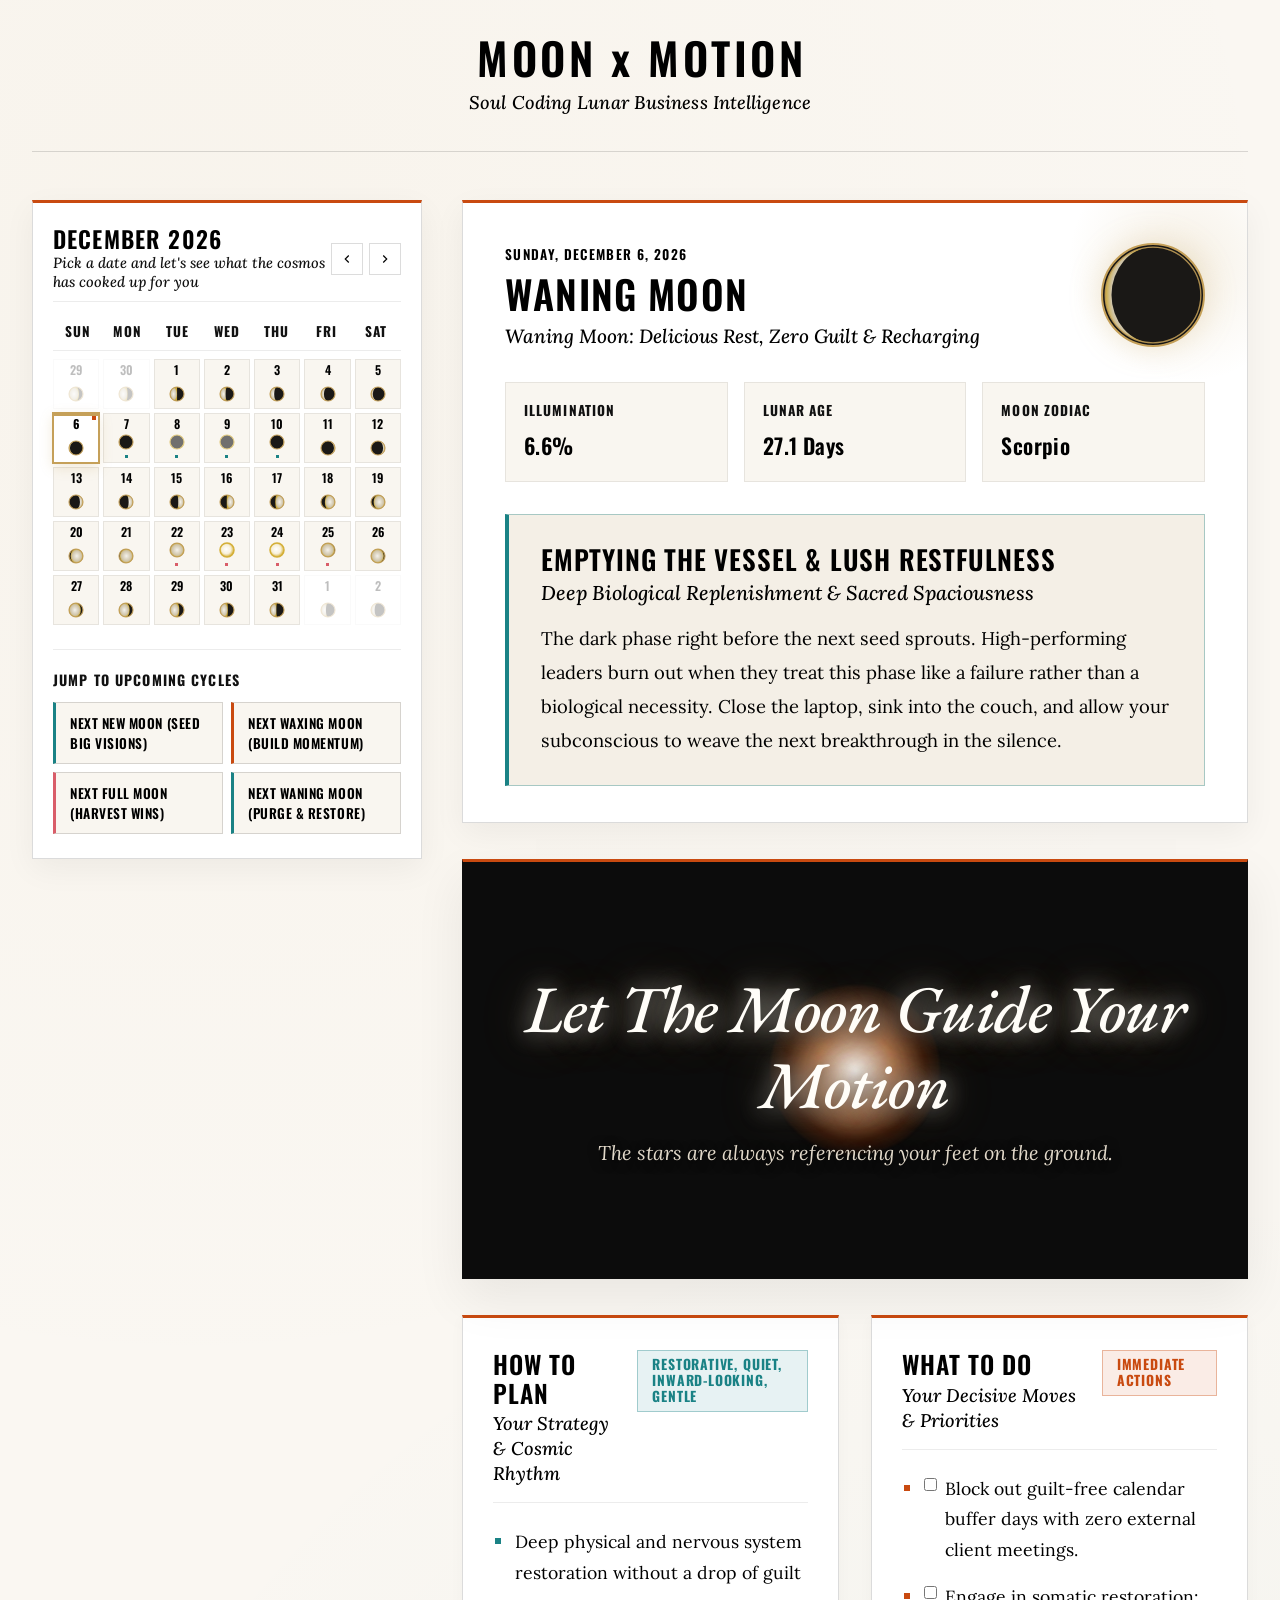
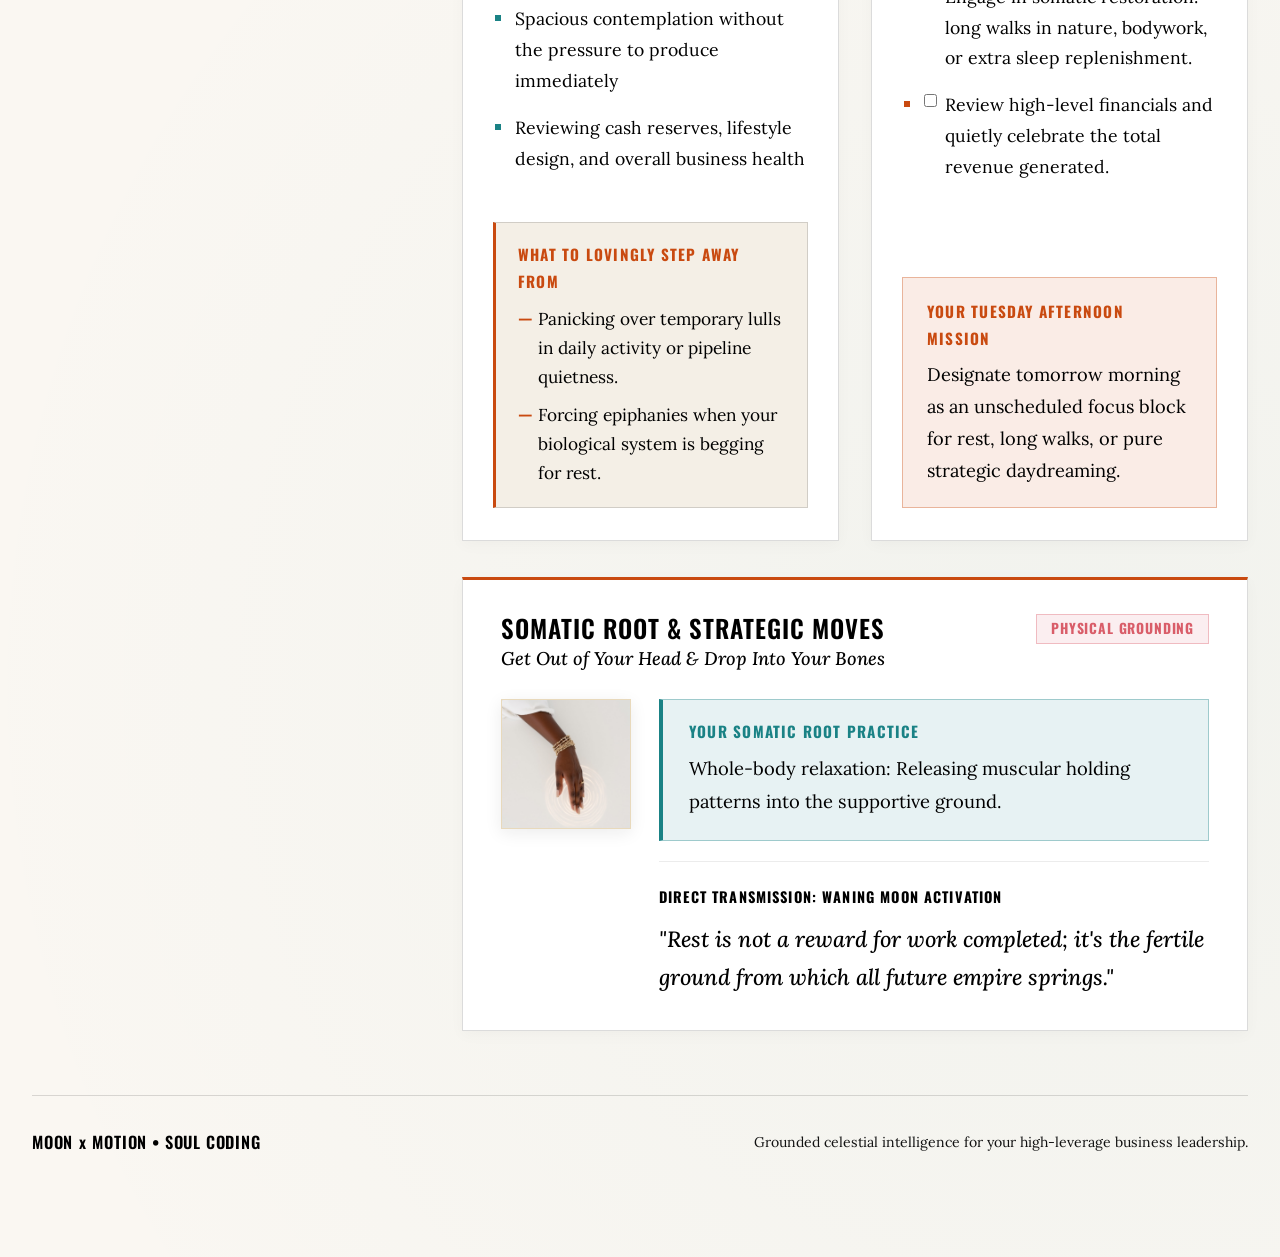
==== Moon + Motion/index.html @ 1ff4d1fe "Position dedicated Nebula motion graphic card on right side between Moon section and tactical cards" ====
<!DOCTYPE html>
<html lang="en">
<head>
  <meta charset="UTF-8">
  <meta name="viewport" content="width=device-width, initial-scale=1.0">
  <title>MOON x MOTION — Lunar Business Guiding Star</title>
  <meta name="description" content="A deterministic lunar guiding star for strategic business planning, aligned execution, and sovereign decision-making.">
  
  <!-- Typography System: EB Garamond (Hero Quote) + Oswald (Headlines) + Lora (Body & Subtitles) -->
  <link rel="preconnect" href="https://fonts.googleapis.com">
  <link rel="preconnect" href="https://fonts.gstatic.com" crossorigin>
  <link href="https://fonts.googleapis.com/css2?family=EB+Garamond:ital,wght@1,400;1,500;1,600;1,700&family=Lora:ital,wght@0,400;0,500;0,600;1,400;1,500;1,600&family=Oswald:wght@500;600;700&display=swap" rel="stylesheet">
  
  <link rel="stylesheet" href="styles.css?v=4.5">
  
  <!-- Favicon / Meta -->
  <link rel="icon" href="data:image/svg+xml,<svg xmlns='http://www.w3.org/2000/svg' viewBox='0 0 100 100'><circle cx='50' cy='50' r='45' fill='%23FAF7F2' stroke='%23C5A059' stroke-width='4'/><path d='M50 5 A45 45 0 0 1 50 95 A25 45 0 0 0 50 5' fill='%23141414'/></svg>">
</head>
<body>

  <div class="app-viewport">
    
    <!-- Editorial Brand Header -->
    <header class="editorial-header">
      <div class="brand-meta-row">
        <div class="brand-title-group">
          <h1>MOON <span class="brand-cross">x</span> MOTION</h1>
          <div class="brand-subtext">Soul Coding Lunar Business Intelligence</div>
        </div>
      </div>
    </header>

    <!-- Main Dashboard Grid -->
    <main class="main-dashboard-grid">
      
      <!-- Left Column: Interactive Calendar Card -->
      <aside class="calendar-card" aria-label="Lunar Calendar Navigation">
        
        <div class="calendar-header-controls">
          <div class="cal-title-group">
            <div class="cal-month-title" id="calendarMonthTitle">Month Year</div>
            <div class="cal-subtext">Pick a date and let's see what the cosmos has cooked up for you</div>
          </div>
          <div class="cal-nav-btn-group">
            <button type="button" class="cal-icon-btn" id="btnPrevMonth" aria-label="Previous Month">
              <svg width="14" height="14" viewBox="0 0 24 24" fill="none" stroke="currentColor" stroke-width="2">
                <polyline points="15 18 9 12 15 6"></polyline>
              </svg>
            </button>
            <button type="button" class="cal-icon-btn" id="btnNextMonth" aria-label="Next Month">
              <svg width="14" height="14" viewBox="0 0 24 24" fill="none" stroke="currentColor" stroke-width="2">
                <polyline points="9 18 15 12 9 6"></polyline>
              </svg>
            </button>
          </div>
        </div>

        <!-- Weekdays -->
        <div class="weekday-row">
          <div class="weekday-label">Sun</div>
          <div class="weekday-label">Mon</div>
          <div class="weekday-label">Tue</div>
          <div class="weekday-label">Wed</div>
          <div class="weekday-label">Thu</div>
          <div class="weekday-label">Fri</div>
          <div class="weekday-label">Sat</div>
        </div>

        <!-- Days Grid -->
        <div class="calendar-days-grid" id="calendarDaysGrid">
          <!-- Populated dynamically via app.js -->
        </div>

        <!-- Quick Cycle Jump Anchors -->
        <div class="cycle-jump-strip">
          <div class="cycle-jump-title">Jump to Upcoming Cycles</div>
          <div class="cycle-jump-buttons">
            <button type="button" class="btn-cycle-jump" id="btnJumpNextNew">
              Next New Moon (Seed Big Visions)
            </button>
            <button type="button" class="btn-cycle-jump" id="btnJumpNextWaxing">
              Next Waxing Moon (Build Momentum)
            </button>
            <button type="button" class="btn-cycle-jump" id="btnJumpNextFull">
              Next Full Moon (Harvest Wins)
            </button>
            <button type="button" class="btn-cycle-jump" id="btnJumpNextWaning">
              Next Waning Moon (Purge &amp; Restore)
            </button>
          </div>
        </div>

      </aside>

      <!-- Right Column: Daily Strategic Reading & Execution Blueprint -->
      <section class="reading-panel" aria-live="polite">
        
        <!-- 1. Top Moon Section: Daily Reading & Strategic Theme -->
        <article class="reading-hero-card">
          <div class="hero-meta-header">
            <div class="hero-date-group">
              <div class="reading-human-date" id="readingHumanDate">Loading Date...</div>
              <h2 class="reading-phase-heading" id="readingPhaseHeading">Lunar Phase</h2>
              <div class="reading-phase-subtext" id="readingPhaseSub">Daily Strategic Intelligence</div>
            </div>
            
            <div class="hero-visual-combo">
              <div class="large-moon-viewport" id="heroLargeMoon" aria-hidden="true"></div>
            </div>
          </div>

          <!-- Astronomical Metrics Row -->
          <div class="lunar-metrics-grid">
            <div class="metric-box">
              <div class="metric-label">Illumination</div>
              <div class="metric-value" id="metricIllum">--%</div>
            </div>
            <div class="metric-box">
              <div class="metric-label">Lunar Age</div>
              <div class="metric-value" id="metricAge">-- Days</div>
            </div>
            <div class="metric-box">
              <div class="metric-label">Moon Zodiac</div>
              <div class="metric-value" id="metricZodiac">--</div>
            </div>
          </div>

          <!-- Strategic Theme Card -->
          <div class="strategic-theme-card">
            <div class="theme-title-group">
              <h3 class="theme-title" id="themeTitle">Theme Title</h3>
              <div class="theme-subtitle" id="themeEyebrow">Cycle Stage</div>
            </div>
            <p class="theme-narrative" id="themeNarrative">Strategic Narrative</p>
          </div>
        </article>

        <!-- 2. Dedicated Motion Graphic Box with 72px Centered Quote -->
        <article class="nebula-motion-card" aria-label="Celestial Motion Showcase">
          <div class="nebula-container" id="nebulaContainer" aria-hidden="true">
            <div class="proto-star"></div>
          </div>
          <div class="nebula-content-overlay">
            <h2 class="nebula-hero-quote">Let The Moon Guide Your Motion</h2>
            <div class="nebula-subtext">The stars are always referencing your feet on the ground.</div>
          </div>
        </article>

        <!-- 3. Tactical 2-Column Grid: How to Plan & What to Do -->
        <div class="tactical-dual-grid">
          
          <!-- Tactical Card 1: How to Plan -->
          <article class="tactical-card planning">
            <div>
              <div class="card-top-header">
                <div class="card-title-group">
                  <h3 class="card-title">How to Plan</h3>
                  <div class="card-subtitle">Your Strategy &amp; Cosmic Rhythm</div>
                </div>
                <span class="pill-badge pill-teal" id="energyCadenceBadge">Energy Focus</span>
              </div>

              <ul class="bullet-points-list" id="planningFocusList">
                <!-- Populated via app.js -->
              </ul>
            </div>

            <!-- What to Pause / Step Away From -->
            <div class="pause-callout-box">
              <div class="pause-label">What to Lovingly Step Away From</div>
              <ul class="pause-list" id="planningPauseList">
                <!-- Populated via app.js -->
              </ul>
            </div>
          </article>

          <!-- Tactical Card 2: What to Do -->
          <article class="tactical-card execution">
            <div>
              <div class="card-top-header">
                <div class="card-title-group">
                  <h3 class="card-title">What to Do</h3>
                  <div class="card-subtitle">Your Decisive Moves &amp; Priorities</div>
                </div>
                <span class="pill-badge pill-orange">Immediate Actions</span>
              </div>

              <ul class="bullet-points-list" id="executionPriorityList">
                <!-- Populated via app.js with checkboxes -->
              </ul>
            </div>

            <!-- Tuesday Afternoon Action -->
            <div class="tuesday-action-box">
              <div class="tuesday-label">Your Tuesday Afternoon Mission</div>
              <div class="tuesday-directive" id="tuesdayDirectiveText">
                "Direct actionable step..."
              </div>
            </div>
          </article>

        </div>

        <!-- Somatic Anchor & Strategic Transmission Card -->
        <article class="activation-wisdom-card">
          <div class="wisdom-header">
            <div class="wisdom-title-group">
              <h3 class="wisdom-title">Somatic Root &amp; Strategic Moves</h3>
              <div class="wisdom-subtitle">Get Out of Your Head &amp; Drop Into Your Bones</div>
            </div>
            <span class="pill-badge pill-blush">Physical Grounding</span>
          </div>

          <div class="somatic-layout-row">
            <div class="somatic-thumbnail-frame">
              <img src="images/somatic-gold-touch.jpg" alt="Connecting the dots somatic grid" class="somatic-thumbnail-img">
            </div>
            <div class="somatic-content-col">
              <div class="somatic-practice-box">
                <div class="somatic-eyebrow">Your Somatic Root Practice</div>
                <div class="somatic-instruction" id="somaticInstruction">
                  Instruction text...
                </div>
              </div>

              <div class="transcript-quote-box">
                <div class="quote-attribution" id="quoteAttribution">Direct Transmission from Tash</div>
                <blockquote class="quote-text" id="activationWisdomQuote">
                  "Transmission quote..."
                </blockquote>
              </div>
            </div>
          </div>
        </article>

      </section>

    </main>

    <!-- Footer -->
    <footer class="app-footer">
      <div class="footer-brand">MOON <span class="footer-cross">x</span> MOTION &bull; Soul Coding</div>
      <div class="footer-note">Grounded celestial intelligence for your high-leverage business leadership.</div>
    </footer>

  </div>

  <!-- Application Logic Scripts -->
  <script src="lunar_data.js?v=4.5"></script>
  <script src="app.js?v=4.5"></script>
</body>
</html>
---- Moon + Motion/styles.css ----
/* ==========================================================================
   MOON x MOTION — LUNAR BUSINESS GUIDING STAR
   Aesthetic: High-End Celestial Architectural Editorial on Warm Luxury Paper
   Layout: Spacious Luxury Proportions, Sharp Edges, Airy Typography
   Colors: Warm Paper (#FAF7F2), Obsidian (#141414), Teal, Burnt Orange, Blush Red
   
   TYPOGRAPHY SYSTEM:
   - HEADLINES & TITLES: Oswald (weight 600, all-caps, slight letter-spacing)
   - SUBTITLES & SUPPORTING VOICE: Lora (italic, weight 500/600, high screen legibility)
   - BODY COPY: Lora (regular 400, carrying the narrative)
   ========================================================================== */

@import url('https://fonts.googleapis.com/css2?family=Lora:ital,wght@0,400;0,500;0,600;1,400;1,500;1,600&family=Oswald:wght@500;600;700&display=swap');

:root {
  /* Warm Paper & Parchment Palette */
  --bg-canvas: #FAF7F2;
  --bg-canvas-subtle: #F4EFE6;
  --bg-card: #FFFFFF;
  --bg-card-elevated: #F9F6F0;
  --bg-card-tint: #F3ECE0;
  
  /* Text & Inks (Jet Black Palette) */
  --ink-primary: #000000;
  --ink-secondary: #000000;
  --ink-muted: #111111;
  --ink-faint: #333333;
  
  /* Vibrant Accent Pops */
  --accent-teal: #1A8285;
  --accent-teal-soft: rgba(26, 130, 133, 0.10);
  --accent-teal-border: rgba(26, 130, 133, 0.35);
  
  --accent-orange: #C94A10;
  --accent-orange-soft: rgba(201, 74, 16, 0.10);
  --accent-orange-border: rgba(201, 74, 16, 0.35);
  
  --accent-blush: #D95D69;
  --accent-blush-soft: rgba(217, 93, 105, 0.10);
  --accent-blush-border: rgba(217, 93, 105, 0.35);
  
  --accent-gold: #C5A059;
  --accent-gold-soft: rgba(197, 160, 89, 0.15);
  --accent-gold-border: rgba(197, 160, 89, 0.40);
  
  /* Architectural Borders & Shadows */
  --border-delicate: rgba(20, 20, 20, 0.08);
  --border-medium: rgba(20, 20, 20, 0.15);
  --border-strong: rgba(20, 20, 20, 0.30);
  --shadow-sm: 0 4px 14px rgba(20, 20, 20, 0.03);
  --shadow-md: 0 10px 30px rgba(20, 20, 20, 0.05);
  --shadow-lg: 0 20px 48px rgba(20, 20, 20, 0.07);
  
  /* Typography Design Tokens */
  --font-quote: 'EB Garamond', Garamond, Georgia, serif;
  --font-headline: 'Oswald', -apple-system, BlinkMacSystemFont, sans-serif;
  --font-subtitle: 'Lora', Georgia, serif;
  --font-body: 'Lora', Georgia, serif;
  
  /* Sharp Edge Architecture */
  --radius-sm: 0px;
  --radius-md: 0px;
  --radius-lg: 0px;
  --radius-full: 0px;
  --transition-smooth: all 0.24s cubic-bezier(0.16, 1, 0.3, 1);
}

*, *::before, *::after {
  box-sizing: border-box;
  margin: 0;
  padding: 0;
}

html {
  font-size: 16px;
  scroll-behavior: smooth;
  background-color: var(--bg-canvas);
}

body {
  font-family: var(--font-body);
  font-weight: 400;
  background-color: var(--bg-canvas);
  color: var(--ink-primary);
  line-height: 1.75;
  min-height: 100vh;
  -webkit-font-smoothing: antialiased;
  -moz-osx-font-smoothing: grayscale;
  background-image: 
    radial-gradient(circle at 15% 10%, rgba(197, 160, 89, 0.04) 0%, transparent 40%),
    radial-gradient(circle at 85% 80%, rgba(26, 130, 133, 0.04) 0%, transparent 45%);
}

/* Base Layout Container with Ample Breathing Room */
.app-viewport {
  max-width: 1380px;
  margin: 0 auto;
  padding: 36px 32px 100px;
}

@media (max-width: 768px) {
  .app-viewport {
    padding: 20px 16px 60px;
  }
}

/* ==========================================================================
   HEADER & EDITORIAL BRAND BAR
   ========================================================================== */

.editorial-header {
  border-bottom: 1.5px solid var(--border-medium);
  padding-bottom: 36px;
  margin-bottom: 48px;
  display: flex;
  flex-direction: column;
  gap: 32px;
}

.brand-meta-row {
  display: flex;
  align-items: center;
  justify-content: center;
  position: relative;
  width: 100%;
}

.brand-title-group {
  display: flex;
  flex-direction: column;
  gap: 6px;
  align-items: center;
  text-align: center;
}

.brand-title-group h1 {
  font-family: var(--font-headline);
  font-size: 2.75rem;
  font-weight: 600;
  text-transform: uppercase;
  letter-spacing: 0.08em;
  margin-right: -0.08em;
  color: var(--ink-primary);
  line-height: 1;
}

.brand-cross {
  font-family: var(--font-headline);
  font-size: 1em;
  font-weight: 600;
  text-transform: lowercase;
  letter-spacing: 0.08em;
  color: var(--ink-primary);
  display: inline-block;
  vertical-align: baseline;
  margin: 0;
  line-height: 1;
}

@media (max-width: 600px) {
  .brand-title-group h1 {
    font-size: 1.95rem;
    letter-spacing: 0.06em;
    margin-right: -0.06em;
  }
  .brand-cross {
    font-size: 1em;
    letter-spacing: 0.06em;
  }
}

.brand-subtext {
  font-family: var(--font-subtitle);
  font-style: italic;
  font-weight: 500;
  font-size: 1.15rem;
  color: var(--ink-primary);
  line-height: 1.35;
  margin-top: 4px;
  letter-spacing: 0.005em;
  display: block;
}





/* Pill Badges */
.pill-badge {
  font-family: var(--font-headline);
  font-size: 0.86rem;
  font-weight: 700;
  text-transform: uppercase;
  letter-spacing: 0.06em;
  padding: 6px 14px;
  border-radius: 0;
  line-height: 1.15;
  display: inline-block;
}

.pill-teal {
  background: var(--accent-teal-soft);
  color: var(--accent-teal);
  border: 1px solid var(--accent-teal-border);
}

.pill-orange {
  background: var(--accent-orange-soft);
  color: var(--accent-orange);
  border: 1px solid var(--accent-orange-border);
}

.pill-blush {
  background: var(--accent-blush-soft);
  color: var(--accent-blush);
  border: 1px solid var(--accent-blush-border);
}

.pill-gold {
  background: var(--accent-gold-soft);
  color: #9C7924;
  border: 1px solid var(--accent-gold-border);
}

/* ==========================================================================
   MAIN DUAL-PANEL GRID
   ========================================================================== */

.main-dashboard-grid {
  display: grid;
  grid-template-columns: 390px minmax(0, 1fr);
  gap: 40px;
  align-items: start;
  width: 100%;
  box-sizing: border-box;
}

@media (max-width: 1060px) {
  .main-dashboard-grid {
    grid-template-columns: 1fr;
    gap: 36px;
  }
}

/* ==========================================================================
   LEFT PANEL: CALENDAR CARD (CONTAINED & SHARP)
   ========================================================================== */

.calendar-card {
  background: var(--bg-card);
  border: 1.5px solid var(--border-medium);
  border-top: 3.5px solid var(--accent-orange);
  border-radius: 0;
  padding: 24px 20px;
  box-shadow: var(--shadow-md);
  position: sticky;
  top: 24px;
  width: 100%;
  box-sizing: border-box;
  overflow: hidden;
}

.calendar-header-controls {
  display: flex;
  align-items: center;
  justify-content: space-between;
  margin-bottom: 18px;
  padding-bottom: 10px;
  border-bottom: 1px solid var(--border-delicate);
  width: 100%;
  box-sizing: border-box;
}

.cal-title-group {
  display: flex;
  flex-direction: column;
  gap: 2px;
  align-items: flex-start;
  min-width: 0;
}

.cal-month-title {
  font-family: var(--font-headline);
  font-size: 1.45rem;
  font-weight: 600;
  text-transform: uppercase;
  letter-spacing: 0.05em;
  color: var(--ink-primary);
  line-height: 1;
}

.cal-subtext {
  font-family: var(--font-subtitle);
  font-style: italic;
  font-weight: 500;
  font-size: 0.92rem;
  color: var(--ink-muted);
  line-height: 1.3;
  margin-top: 1px;
}

.cal-nav-btn-group {
  display: flex;
  align-items: center;
  gap: 6px;
  flex-shrink: 0;
}

.cal-icon-btn {
  width: 32px;
  height: 32px;
  border-radius: 0;
  border: 1.5px solid var(--border-medium);
  background: var(--bg-card);
  color: var(--ink-primary);
  display: flex;
  align-items: center;
  justify-content: center;
  cursor: pointer;
  transition: var(--transition-smooth);
  flex-shrink: 0;
}

.cal-icon-btn:hover {
  background: var(--ink-primary);
  color: var(--bg-canvas);
  border-color: var(--ink-primary);
}

/* Weekday Labels */
.weekday-row {
  display: grid;
  grid-template-columns: repeat(7, minmax(0, 1fr));
  text-align: center;
  margin-bottom: 8px;
  padding-bottom: 6px;
  border-bottom: 1px solid var(--border-delicate);
  width: 100%;
  box-sizing: border-box;
}

.weekday-label {
  font-family: var(--font-headline);
  font-size: 0.84rem;
  font-weight: 700;
  text-transform: uppercase;
  letter-spacing: 0.08em;
  color: var(--ink-muted);
  overflow: hidden;
  text-overflow: ellipsis;
  white-space: nowrap;
}

/* Month Grid */
.calendar-days-grid {
  display: grid;
  grid-template-columns: repeat(7, minmax(0, 1fr));
  gap: 4px;
  width: 100%;
  box-sizing: border-box;
}

.cal-day-cell {
  min-height: 50px;
  width: 100%;
  min-width: 0;
  box-sizing: border-box;
  overflow: hidden;
  border-radius: 0;
  border: 1px solid var(--border-delicate);
  background: var(--bg-card-elevated);
  display: flex;
  flex-direction: column;
  align-items: center;
  justify-content: space-between;
  padding: 4px 1px;
  cursor: pointer;
  transition: var(--transition-smooth);
  position: relative;
}

.cal-day-cell:hover {
  background: var(--bg-canvas-subtle);
  border-color: var(--accent-gold);
  transform: translateY(-1px);
}

.cal-day-cell.other-month {
  opacity: 0.25;
  background: transparent;
}

.cal-day-cell.is-today {
  border-color: var(--accent-orange);
  background: var(--accent-orange-soft);
}

.cal-day-cell.is-today::after {
  content: '';
  position: absolute;
  top: 2px;
  right: 2px;
  width: 4px;
  height: 4px;
  border-radius: 0;
  background: var(--accent-orange);
}

/* High-End Gilded Selected Cell State */
.cal-day-cell.is-selected {
  background: var(--bg-card) !important;
  border: 1.5px solid var(--accent-gold) !important;
  box-shadow: 0 0 0 1px var(--accent-gold), 0 4px 12px rgba(197, 160, 89, 0.25) !important;
  z-index: 3;
}

.cal-day-cell.is-selected::before {
  content: '';
  position: absolute;
  top: 0;
  left: 0;
  right: 0;
  height: 2px;
  background: var(--accent-gold);
}

.cal-day-cell.is-selected .day-num {
  color: var(--ink-primary) !important;
  font-weight: 700;
}

.day-num {
  font-family: var(--font-headline);
  font-size: 0.76rem;
  font-weight: 600;
  color: var(--ink-primary);
  line-height: 1;
}

.day-moon-container {
  width: 18px;
  height: 18px;
  display: flex;
  align-items: center;
  justify-content: center;
  margin: 1px 0;
  flex-shrink: 0;
}

.day-moon-container svg {
  width: 100%;
  height: 100%;
  max-width: 18px;
  max-height: 18px;
  display: block;
}

.day-key-phase-dot {
  width: 3px;
  height: 3px;
  border-radius: 0;
}

.dot-new { background: var(--accent-teal); }
.dot-full { background: var(--accent-blush); }
.dot-quarter { background: var(--accent-orange); }

/* Quick Cycle Jump Anchors */
.cycle-jump-strip {
  margin-top: 24px;
  padding-top: 18px;
  border-top: 1.5px solid var(--border-delicate);
  display: flex;
  flex-direction: column;
  gap: 10px;
}

.cycle-jump-title {
  font-family: var(--font-headline);
  font-size: 0.88rem;
  font-weight: 700;
  text-transform: uppercase;
  letter-spacing: 0.08em;
  color: var(--ink-muted);
}

.cycle-jump-buttons {
  display: grid;
  grid-template-columns: repeat(2, 1fr);
  gap: 8px;
}

.btn-cycle-jump {
  font-family: var(--font-headline);
  font-size: 0.84rem;
  font-weight: 600;
  text-transform: uppercase;
  letter-spacing: 0.04em;
  padding: 10px 14px;
  border-radius: 0;
  background: var(--bg-card-elevated);
  border: 1px solid var(--border-medium);
  border-left: 3px solid var(--accent-gold);
  color: var(--ink-secondary);
  cursor: pointer;
  text-align: left;
  transition: var(--transition-smooth);
}

.btn-cycle-jump:hover {
  background: var(--bg-canvas-subtle);
  color: var(--ink-primary);
  border-color: var(--ink-primary);
  transform: translateY(-1px);
}

#btnJumpNextNew { border-left-color: var(--accent-teal); }
#btnJumpNextWaxing { border-left-color: var(--accent-orange); }
#btnJumpNextFull { border-left-color: var(--accent-blush); }
#btnJumpNextWaning { border-left-color: var(--accent-teal); }

/* ==========================================================================
   RIGHT PANEL: DAILY STRATEGIC LUNAR READING & MOTION SHOWCASE
   ========================================================================== */

.reading-panel {
  display: flex;
  flex-direction: column;
  gap: 36px;
}

/* 1. Hero Reading Card (Daily Moon Section) */
.reading-hero-card {
  background: var(--bg-card);
  border: 1.5px solid var(--border-medium);
  border-top: 3.5px solid var(--accent-orange);
  border-radius: 0;
  padding: 40px 42px 36px;
  box-shadow: var(--shadow-md);
  position: relative;
  overflow: hidden;
}

.reading-hero-card::after {
  content: '';
  position: absolute;
  top: -60px;
  right: -60px;
  width: 240px;
  height: 240px;
  border-radius: 50%;
  background: radial-gradient(circle, var(--accent-gold-soft) 0%, transparent 70%);
  pointer-events: none;
}

/* ==========================================================================
   2. DEDICATED NEBULA FORGERY MOTION GRAPHIC SHOWCASE CARD
   ========================================================================== */

.nebula-motion-card {
  position: relative;
  background: #0C0C0C;
  border: 1.5px solid var(--border-medium);
  border-top: 3.5px solid var(--accent-orange);
  border-radius: 0;
  min-height: 420px;
  display: flex;
  align-items: center;
  justify-content: center;
  overflow: hidden;
  box-shadow: var(--shadow-lg);
  padding: 56px 36px;
}

.nebula-container {
  position: absolute;
  top: 0;
  left: 0;
  width: 100%;
  height: 100%;
  overflow: hidden;
  pointer-events: none;
  z-index: 1;
}

.proto-star {
  position: absolute;
  top: 50%;
  left: 50%;
  width: 170px;
  height: 170px;
  border-radius: 50%;
  background: radial-gradient(circle, rgba(255, 255, 255, 0.95) 0%, rgba(255, 171, 115, 0.65) 32%, rgba(201, 74, 16, 0.22) 58%, transparent 75%);
  animation: supernova-pulse 5.5s ease-in-out infinite;
  transform: translate(-50%, -50%);
  pointer-events: none;
  filter: blur(1px);
}

.ejecta-stream {
  position: absolute;
  top: 50%;
  left: 50%;
  width: 0;
  height: 0;
  animation: stream-rotate 22s linear infinite;
  pointer-events: none;
}

.nebula-particle {
  position: absolute;
  top: 0;
  left: 0;
  width: 3.5px;
  height: 3.5px;
  border-radius: 50%;
  pointer-events: none;
  animation-name: particle-travel, particle-fade;
  animation-timing-function: cubic-bezier(0.25, 1, 0.5, 1), ease-in-out;
  animation-iteration-count: infinite, infinite;
}

.nebula-content-overlay {
  position: relative;
  z-index: 10;
  text-align: center;
  max-width: 820px;
  margin: 0 auto;
  pointer-events: none;
  display: flex;
  flex-direction: column;
  align-items: center;
  justify-content: center;
  gap: 14px;
}

.nebula-hero-quote {
  font-family: var(--font-quote);
  font-style: italic;
  font-weight: 500;
  font-size: clamp(2.6rem, 5.2vw, 4.5rem); /* ~72px in centered luxury typography */
  line-height: 1.14;
  color: #FFFDF8;
  letter-spacing: -0.015em;
  text-align: center;
  text-shadow: 
    0 0 24px rgba(255, 255, 255, 0.65),
    0 0 50px rgba(197, 160, 89, 0.45),
    0 4px 18px rgba(0, 0, 0, 0.95);
  margin: 0 auto;
}

.nebula-subtext {
  font-family: var(--font-subtitle);
  font-style: italic;
  font-weight: 400;
  font-size: 1.25rem;
  color: #E2D9CA;
  line-height: 1.6;
  text-align: center;
  max-width: 600px;
  text-shadow: 0 2px 12px rgba(0, 0, 0, 0.9);
}

@keyframes supernova-pulse {
  0% {
    transform: translate(-50%, -50%) scale(1);
    opacity: 0.95;
  }
  50% {
    transform: translate(-50%, -50%) scale(1.45);
    opacity: 0.55;
  }
  100% {
    transform: translate(-50%, -50%) scale(1);
    opacity: 0.95;
  }
}

@keyframes stream-rotate {
  from {
    transform: rotate(0deg);
  }
  to {
    transform: rotate(360deg);
  }
}

@keyframes particle-travel {
  0% {
    transform: translate(0, 0);
  }
  100% {
    transform: translate(calc(var(--distance-x) * 1px), calc(var(--distance-y) * 1px)) rotate(360deg);
  }
}

@keyframes particle-fade {
  0% {
    opacity: 1;
    background: #ffffff;
    box-shadow: 0 0 8px #ffffff;
  }
  50% {
    background: #ffab73;
    box-shadow: 0 0 15px #ffab73;
  }
  100% {
    opacity: 0;
    background: #ff6b6b;
    box-shadow: 0 0 20px #ff6b6b;
  }
}

.reading-hero-card::after {
  content: '';
  position: absolute;
  top: -60px;
  right: -60px;
  width: 240px;
  height: 240px;
  border-radius: 50%;
  background: radial-gradient(circle, var(--accent-gold-soft) 0%, transparent 70%);
  pointer-events: none;
}

.hero-meta-header {
  display: flex;
  justify-content: space-between;
  align-items: flex-start;
  gap: 28px;
  flex-wrap: wrap;
  margin-bottom: 32px;
  position: relative;
  z-index: 2;
}

.hero-date-group {
  display: flex;
  flex-direction: column;
  gap: 6px;
  align-items: flex-start;
}

.reading-human-date {
  font-family: var(--font-headline);
  font-size: 0.84rem;
  font-weight: 600;
  text-transform: uppercase;
  letter-spacing: 0.1em;
  color: var(--ink-secondary);
}

.reading-phase-heading {
  font-family: var(--font-headline);
  font-size: 2.45rem;
  font-weight: 600;
  text-transform: uppercase;
  letter-spacing: 0.03em;
  color: var(--ink-primary);
  line-height: 1.1;
}

.reading-phase-subtext {
  font-family: var(--font-subtitle);
  font-style: italic;
  font-weight: 500;
  font-size: 1.2rem;
  color: var(--ink-primary);
  line-height: 1.4;
  margin-top: 2px;
}

.hero-visual-combo {
  display: flex;
  align-items: center;
  gap: 24px;
}

.large-moon-viewport {
  width: 104px;
  height: 104px;
  border-radius: 50%;
  background: #141414;
  border: 2px solid var(--accent-gold);
  box-shadow: 0 0 32px rgba(197, 160, 89, 0.28);
  display: flex;
  align-items: center;
  justify-content: center;
  position: relative;
  flex-shrink: 0;
}

.large-moon-viewport svg {
  width: 100%;
  height: 100%;
}

.lunar-metrics-grid {
  display: grid;
  grid-template-columns: repeat(3, 1fr);
  gap: 16px;
  margin-bottom: 8px;
  position: relative;
  z-index: 2;
}

@media (max-width: 640px) {
  .lunar-metrics-grid {
    grid-template-columns: 1fr;
  }
}

.metric-box {
  background: var(--bg-card-elevated);
  border: 1.5px solid var(--border-delicate);
  border-radius: 0;
  padding: 16px 18px;
}

.metric-label {
  font-family: var(--font-headline);
  font-size: 0.85rem;
  font-weight: 700;
  text-transform: uppercase;
  letter-spacing: 0.08em;
  color: var(--ink-muted);
  margin-bottom: 4px;
}

.metric-value {
  font-family: var(--font-headline);
  font-size: 1.35rem;
  font-weight: 600;
  letter-spacing: 0.02em;
  color: var(--ink-primary);
}

/* Strategic Theme Box with Rich Padding */
.strategic-theme-card {
  margin-top: 32px;
  padding: 28px 32px;
  border-radius: 0;
  border: 1.5px solid var(--accent-teal-border);
  border-left: 4px solid var(--accent-teal);
  background: var(--bg-canvas-subtle);
  position: relative;
  z-index: 2;
}

.theme-title-group {
  display: flex;
  flex-direction: column;
  gap: 4px;
  margin-bottom: 14px;
  align-items: flex-start;
}

.theme-title {
  font-family: var(--font-headline);
  font-size: 1.68rem;
  font-weight: 600;
  text-transform: uppercase;
  letter-spacing: 0.03em;
  color: var(--ink-primary);
  line-height: 1.2;
}

.theme-subtitle {
  font-family: var(--font-subtitle);
  font-style: italic;
  font-weight: 500;
  font-size: 1.25rem;
  color: var(--ink-secondary);
  line-height: 1.4;
}

.theme-narrative {
  font-family: var(--font-body);
  font-weight: 400;
  font-size: 1.15rem;
  color: var(--ink-secondary);
  line-height: 1.85;
}

/* ==========================================================================
   TACTICAL CARDS: HOW TO PLAN & WHAT TO EXECUTE (SPACIOUS & CLEAR)
   ========================================================================== */

.tactical-dual-grid {
  display: grid;
  grid-template-columns: repeat(2, 1fr);
  gap: 32px;
}

@media (max-width: 820px) {
  .tactical-dual-grid {
    grid-template-columns: 1fr;
  }
}

.tactical-card {
  background: var(--bg-card);
  border: 1.5px solid var(--border-medium);
  border-top: 3.5px solid var(--accent-orange);
  border-radius: 0;
  padding: 32px 30px;
  box-shadow: var(--shadow-sm);
  display: flex;
  flex-direction: column;
  justify-content: space-between;
}

.card-top-header {
  display: flex;
  align-items: flex-start;
  justify-content: space-between;
  margin-bottom: 24px;
  padding-bottom: 16px;
  border-bottom: 1.5px solid var(--border-delicate);
  gap: 16px;
}

.card-title-group {
  display: flex;
  flex-direction: column;
  gap: 4px;
  align-items: flex-start;
}

.card-title {
  font-family: var(--font-headline);
  font-size: 1.55rem;
  font-weight: 600;
  text-transform: uppercase;
  letter-spacing: 0.04em;
  color: var(--ink-primary);
  line-height: 1.15;
}

.card-subtitle {
  font-family: var(--font-subtitle);
  font-style: italic;
  font-weight: 500;
  font-size: 1.15rem;
  color: var(--ink-primary);
  line-height: 1.35;
}

.bullet-points-list {
  list-style: none;
  display: flex;
  flex-direction: column;
  gap: 16px;
  margin-bottom: 28px;
}

.bullet-points-list li {
  font-family: var(--font-body);
  font-weight: 400;
  font-size: 1.10rem;
  color: var(--ink-secondary);
  line-height: 1.75;
  position: relative;
  padding-left: 22px;
}

.bullet-points-list li::before {
  content: '';
  position: absolute;
  left: 2px;
  top: 11px;
  width: 6px;
  height: 6px;
  border-radius: 0;
  background: var(--accent-teal);
}

.tactical-card.execution .bullet-points-list li::before {
  background: var(--accent-orange);
}

/* Strategic Inquiry Callout (Teal Box & Borders) */
.inquiry-callout-box {
  background: var(--accent-teal-soft);
  border: 1.5px solid var(--accent-teal);
  border-left: 4px solid var(--accent-teal);
  border-radius: 0;
  padding: 20px 24px;
  position: relative;
}

.inquiry-label {
  font-family: var(--font-headline);
  font-size: 0.95rem;
  font-weight: 700;
  text-transform: uppercase;
  letter-spacing: 0.08em;
  color: var(--accent-teal);
  margin-bottom: 8px;
}

.inquiry-quote {
  font-family: var(--font-subtitle);
  font-style: italic;
  font-weight: 500;
  font-size: 1.28rem;
  color: var(--ink-primary);
  line-height: 1.6;
}

/* What to Lovingly Step Away From Callout */
.pause-callout-box {
  background: var(--bg-canvas-subtle);
  border: 1.5px solid var(--border-medium);
  border-left: 3px solid var(--accent-orange);
  border-radius: 0;
  padding: 18px 22px;
  margin-top: 20px;
}

.pause-label {
  font-family: var(--font-headline);
  font-size: 0.95rem;
  font-weight: 700;
  text-transform: uppercase;
  letter-spacing: 0.08em;
  color: var(--accent-orange);
  margin-bottom: 10px;
}

.pause-list {
  list-style: none;
  padding: 0;
  margin: 0;
  display: flex;
  flex-direction: column;
  gap: 8px;
}

.pause-list li {
  font-family: var(--font-body);
  font-size: 1.08rem;
  color: var(--ink-secondary);
  line-height: 1.7;
  position: relative;
  padding-left: 20px;
}

.pause-list li::before {
  content: "—";
  position: absolute;
  left: 0;
  color: var(--accent-orange);
  font-weight: 700;
}

/* Tuesday Afternoon Action Callout */
.tuesday-action-box {
  background: var(--accent-orange-soft);
  border: 1.5px solid var(--accent-orange-border);
  border-radius: 0;
  padding: 20px 24px;
}

.tuesday-label {
  font-family: var(--font-headline);
  font-size: 0.95rem;
  font-weight: 700;
  text-transform: uppercase;
  letter-spacing: 0.08em;
  color: var(--accent-orange);
  margin-bottom: 8px;
}

.tuesday-directive {
  font-family: var(--font-body);
  font-weight: 400;
  font-size: 1.14rem;
  color: var(--ink-primary);
  line-height: 1.75;
}

/* ==========================================================================
   SOMATIC ANCHOR & ACTIVATION CARD (SPACIOUS LUXURY)
   ========================================================================== */

.activation-wisdom-card {
  background: var(--bg-card);
  border: 1.5px solid var(--border-medium);
  border-top: 3.5px solid var(--accent-orange);
  border-radius: 0;
  padding: 34px 38px;
  box-shadow: var(--shadow-sm);
}

.wisdom-header {
  display: flex;
  align-items: flex-start;
  justify-content: space-between;
  margin-bottom: 28px;
  flex-wrap: wrap;
  gap: 16px;
}

.wisdom-title-group {
  display: flex;
  flex-direction: column;
  gap: 4px;
  align-items: flex-start;
}

.wisdom-title {
  font-family: var(--font-headline);
  font-size: 1.55rem;
  font-weight: 600;
  text-transform: uppercase;
  letter-spacing: 0.04em;
  color: var(--ink-primary);
  line-height: 1.15;
}

.wisdom-subtitle {
  font-family: var(--font-subtitle);
  font-style: italic;
  font-weight: 500;
  font-size: 1.15rem;
  color: var(--ink-primary);
  line-height: 1.35;
}

.somatic-layout-row {
  display: grid;
  grid-template-columns: 130px 1fr;
  gap: 28px;
  align-items: start;
}

@media (max-width: 640px) {
  .somatic-layout-row {
    grid-template-columns: 1fr;
  }
}

.somatic-thumbnail-frame {
  width: 100%;
  aspect-ratio: 1 / 1;
  border-radius: 0;
  overflow: hidden;
  border: 1.5px solid var(--accent-gold-border);
  box-shadow: 0 4px 16px rgba(20, 20, 20, 0.08);
}

.somatic-thumbnail-img {
  width: 100%;
  height: 100%;
  object-fit: cover;
  object-position: center;
  display: block;
}

.somatic-content-col {
  display: flex;
  flex-direction: column;
  gap: 20px;
}

.somatic-practice-box {
  background: var(--accent-teal-soft);
  border-radius: 0;
  padding: 22px 26px;
  border: 1.5px solid var(--accent-teal-border);
  border-left: 4px solid var(--accent-teal);
}

.somatic-eyebrow {
  font-family: var(--font-headline);
  font-size: 0.95rem;
  font-weight: 700;
  text-transform: uppercase;
  letter-spacing: 0.08em;
  color: var(--accent-teal);
  line-height: 1.3;
  margin-bottom: 10px;
}

.somatic-instruction {
  font-family: var(--font-body);
  font-weight: 400;
  font-size: 1.15rem;
  color: var(--ink-primary);
  line-height: 1.8;
}

.transcript-quote-box {
  border-top: 1.5px solid var(--border-delicate);
  padding-top: 22px;
  display: flex;
  flex-direction: column;
  gap: 12px;
}

.quote-attribution {
  font-family: var(--font-headline);
  font-size: 0.90rem;
  font-weight: 700;
  text-transform: uppercase;
  letter-spacing: 0.08em;
  color: var(--ink-primary);
}

.quote-text {
  font-family: var(--font-subtitle);
  font-style: italic;
  font-weight: 500;
  font-size: 1.38rem;
  color: var(--ink-primary);
  line-height: 1.7;
}

/* Footer & GHL Attribution */
.app-footer {
  margin-top: 64px;
  padding-top: 32px;
  border-top: 1.5px solid var(--border-medium);
  display: flex;
  align-items: center;
  justify-content: space-between;
  flex-wrap: wrap;
  gap: 20px;
  color: var(--ink-muted);
  font-size: 0.88rem;
}

.footer-brand {
  font-family: var(--font-headline);
  font-size: 1.02rem;
  font-weight: 600;
  text-transform: uppercase;
  letter-spacing: 0.05em;
  color: var(--ink-secondary);
}

.footer-cross {
  font-size: 1em;
  font-weight: 600;
  text-transform: lowercase;
  color: var(--ink-secondary);
  display: inline-block;
  vertical-align: baseline;
  margin: 0 0.05em;
}

.footer-note {
  font-family: var(--font-body);
  font-size: 0.88rem;
}
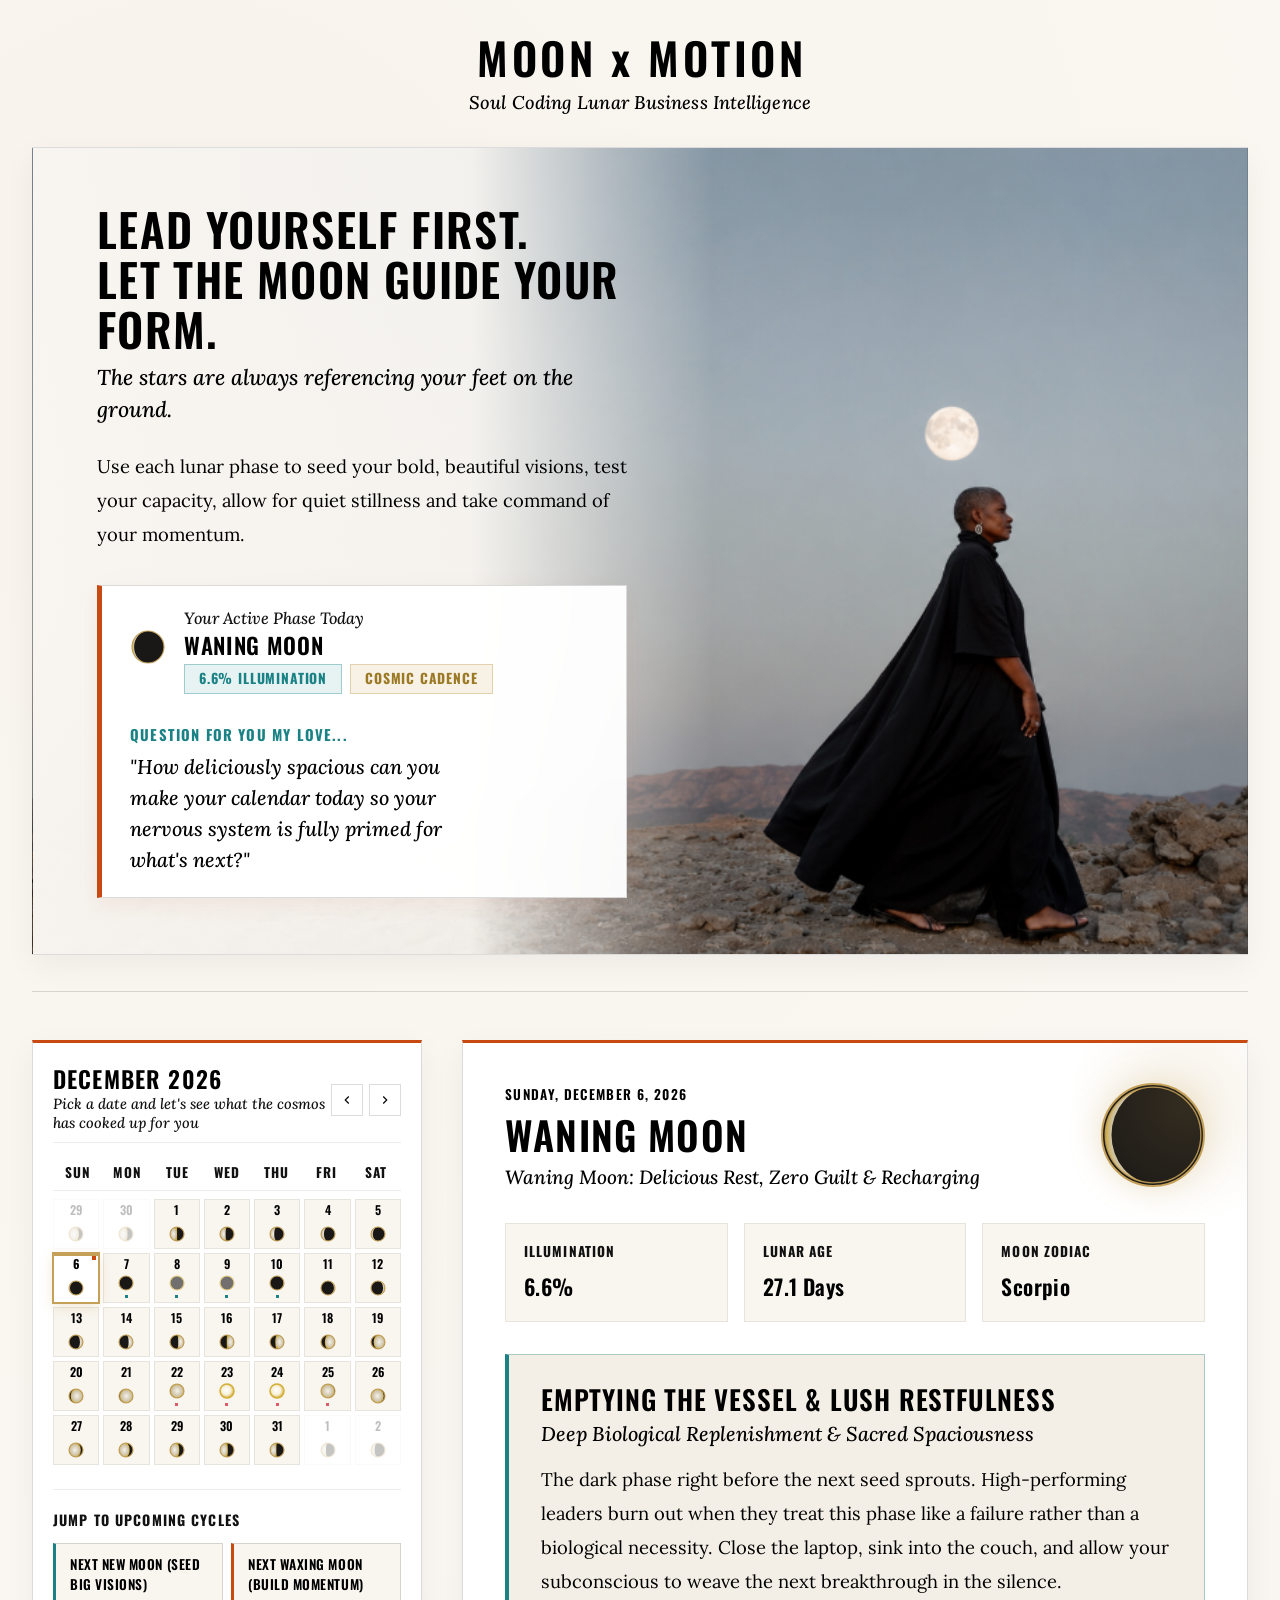
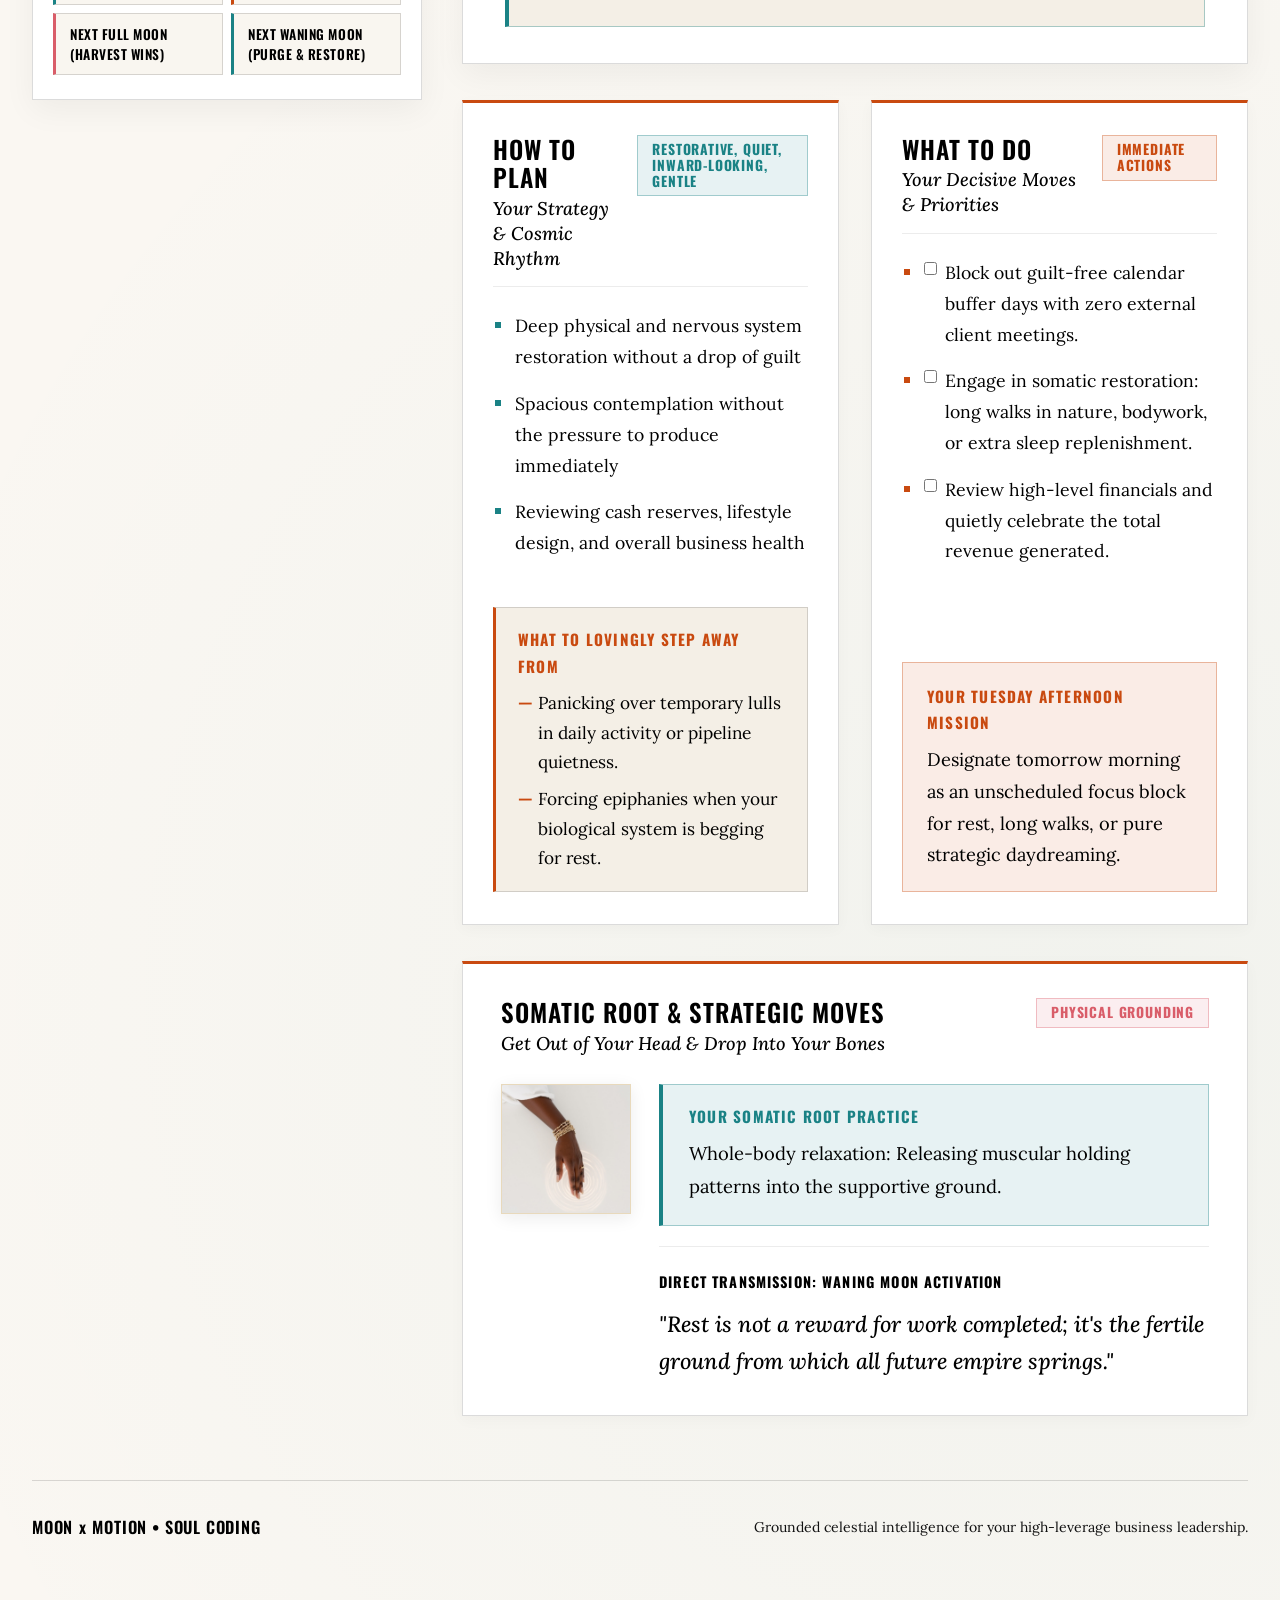
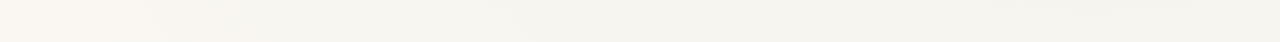
==== commit 5d256bb4: "Revert to clean panoramic hero showcase and restore warm luxury aesthetic" ====
--- a/Moon + Motion/index.html
+++ b/Moon + Motion/index.html
@@ -6,12 +6,12 @@
   <title>MOON x MOTION — Lunar Business Guiding Star</title>
   <meta name="description" content="A deterministic lunar guiding star for strategic business planning, aligned execution, and sovereign decision-making.">
   
-  <!-- Typography System: EB Garamond (Hero Quote) + Oswald (Headlines) + Lora (Body & Subtitles) -->
+  <!-- Typography System: Oswald (Headlines) + Lora (Subtitles in Italic 500 & Body in Regular 400) -->
   <link rel="preconnect" href="https://fonts.googleapis.com">
   <link rel="preconnect" href="https://fonts.gstatic.com" crossorigin>
-  <link href="https://fonts.googleapis.com/css2?family=EB+Garamond:ital,wght@1,400;1,500;1,600;1,700&family=Lora:ital,wght@0,400;0,500;0,600;1,400;1,500;1,600&family=Oswald:wght@500;600;700&display=swap" rel="stylesheet">
+  <link href="https://fonts.googleapis.com/css2?family=Lora:ital,wght@0,400;0,500;0,600;1,400;1,500;1,600&family=Oswald:wght@500;600;700&display=swap" rel="stylesheet">
   
-  <link rel="stylesheet" href="styles.css?v=4.5">
+  <link rel="stylesheet" href="styles.css?v=5.0">
   
   <!-- Favicon / Meta -->
   <link rel="icon" href="data:image/svg+xml,<svg xmlns='http://www.w3.org/2000/svg' viewBox='0 0 100 100'><circle cx='50' cy='50' r='45' fill='%23FAF7F2' stroke='%23C5A059' stroke-width='4'/><path d='M50 5 A45 45 0 0 1 50 95 A25 45 0 0 0 50 5' fill='%23141414'/></svg>">
@@ -26,6 +26,45 @@
         <div class="brand-title-group">
           <h1>MOON <span class="brand-cross">x</span> MOTION</h1>
           <div class="brand-subtext">Soul Coding Lunar Business Intelligence</div>
+        </div>
+      </div>
+
+      <!-- Full-Width Panoramic Hero Showcase -->
+      <div class="hero-panoramic-card">
+        <div class="hero-panoramic-scrim">
+          <div class="hero-content-col">
+            <div class="hero-title-group">
+              <h2 class="hero-headline">Lead Yourself First.<br>Let the Moon Guide Your Form.</h2>
+              <div class="hero-subtext">The stars are always referencing your feet on the ground.</div>
+            </div>
+            
+            <p class="hero-lead">
+              Use each lunar phase to seed your bold, beautiful visions, test your capacity, allow for quiet stillness and take command of your momentum.
+            </p>
+
+            <!-- Today Status Sub-block inside Hero -->
+            <div class="hero-live-status-block">
+              <div class="status-left">
+                <div class="mini-moon-container" id="bannerMiniMoon"></div>
+                <div class="status-text-stack">
+                  <div class="status-title-group">
+                    <div class="status-eyebrow">Your Active Phase Today</div>
+                    <h3 id="bannerPhaseName" class="status-phase-title">Current Moon</h3>
+                  </div>
+                  <div class="status-meta-pills">
+                    <span class="pill-badge pill-teal" id="bannerIllumBadge">Illumination</span>
+                    <span class="pill-badge pill-gold">Cosmic Cadence</span>
+                  </div>
+                </div>
+              </div>
+              <div class="status-right">
+                <div class="status-prompt-label">Question For You My Love...</div>
+                <div class="status-prompt" id="bannerPromptText">
+                  "Is your business flowing clear and wide enough so you can receive the clients and money you're calling in?"
+                </div>
+              </div>
+            </div>
+          </div>
         </div>
       </div>
     </header>
@@ -95,7 +134,7 @@
       <!-- Right Column: Daily Strategic Reading & Execution Blueprint -->
       <section class="reading-panel" aria-live="polite">
         
-        <!-- 1. Top Moon Section: Daily Reading & Strategic Theme -->
+        <!-- Hero Reading Card -->
         <article class="reading-hero-card">
           <div class="hero-meta-header">
             <div class="hero-date-group">
@@ -135,18 +174,7 @@
           </div>
         </article>
 
-        <!-- 2. Dedicated Motion Graphic Box with 72px Centered Quote -->
-        <article class="nebula-motion-card" aria-label="Celestial Motion Showcase">
-          <div class="nebula-container" id="nebulaContainer" aria-hidden="true">
-            <div class="proto-star"></div>
-          </div>
-          <div class="nebula-content-overlay">
-            <h2 class="nebula-hero-quote">Let The Moon Guide Your Motion</h2>
-            <div class="nebula-subtext">The stars are always referencing your feet on the ground.</div>
-          </div>
-        </article>
-
-        <!-- 3. Tactical 2-Column Grid: How to Plan & What to Do -->
+        <!-- Tactical 2-Column Grid: How to Plan & What to Execute -->
         <div class="tactical-dual-grid">
           
           <!-- Tactical Card 1: How to Plan -->
@@ -246,7 +274,7 @@
   </div>
 
   <!-- Application Logic Scripts -->
-  <script src="lunar_data.js?v=4.5"></script>
-  <script src="app.js?v=4.5"></script>
+  <script src="lunar_data.js?v=5.0"></script>
+  <script src="app.js?v=5.0"></script>
 </body>
 </html>
--- a/Moon + Motion/styles.css
+++ b/Moon + Motion/styles.css
@@ -52,7 +52,6 @@
   --shadow-lg: 0 20px 48px rgba(20, 20, 20, 0.07);
   
   /* Typography Design Tokens */
-  --font-quote: 'EB Garamond', Garamond, Georgia, serif;
   --font-headline: 'Oswald', -apple-system, BlinkMacSystemFont, sans-serif;
   --font-subtitle: 'Lora', Georgia, serif;
   --font-body: 'Lora', Georgia, serif;
@@ -183,9 +182,217 @@
 
 
 
-
-
-/* Pill Badges */
+/* ==========================================================================
+   FULL-WIDTH PANORAMIC HERO SHOWCASE (SPACIOUS & SHARP)
+   ========================================================================== */
+
+.hero-panoramic-card {
+  position: relative;
+  background-color: var(--bg-card);
+  background-image: url('images/hero-moon-wide.png');
+  background-size: cover;
+  background-position: right 10% center;
+  background-repeat: no-repeat;
+  border: 1.5px solid var(--border-medium);
+  border-radius: 0;
+  box-shadow: var(--shadow-md);
+  min-height: 520px;
+  display: flex;
+  overflow: hidden;
+}
+
+.hero-panoramic-scrim {
+  width: 100%;
+  background: linear-gradient(
+    90deg, 
+    rgba(250, 247, 242, 0.98) 0%, 
+    rgba(250, 247, 242, 0.94) 36%, 
+    rgba(250, 247, 242, 0.35) 48%, 
+    rgba(250, 247, 242, 0) 56%, 
+    rgba(250, 247, 242, 0) 100%
+  );
+  padding: 56px 64px;
+  display: flex;
+  align-items: center;
+}
+
+@media (max-width: 960px) {
+  .hero-panoramic-card {
+    min-height: auto;
+    background-position: right center;
+  }
+  .hero-panoramic-scrim {
+    background: linear-gradient(
+      180deg, 
+      rgba(250, 247, 242, 0.98) 0%, 
+      rgba(250, 247, 242, 0.92) 58%, 
+      rgba(250, 247, 242, 0.70) 100%
+    );
+    padding: 36px 24px;
+  }
+}
+
+.hero-content-col {
+  max-width: 530px;
+  display: flex;
+  flex-direction: column;
+  gap: 20px;
+  z-index: 2;
+}
+
+.hero-badge-row {
+  display: flex;
+  align-items: center;
+  gap: 12px;
+  margin-bottom: 2px;
+}
+
+.hero-pretitle {
+  font-family: var(--font-headline);
+  font-size: 0.90rem;
+  font-weight: 700;
+  text-transform: uppercase;
+  letter-spacing: 0.1em;
+  color: var(--accent-teal);
+}
+
+.hero-title-group {
+  display: flex;
+  flex-direction: column;
+  gap: 8px;
+  align-items: flex-start;
+  margin-bottom: 4px;
+}
+
+.hero-headline {
+  font-family: var(--font-headline);
+  font-size: 2.85rem;
+  font-weight: 600;
+  text-transform: uppercase;
+  letter-spacing: 0.03em;
+  color: var(--ink-primary);
+  line-height: 1.1;
+}
+
+@media (max-width: 600px) {
+  .hero-headline {
+    font-size: 2.1rem;
+  }
+}
+
+.hero-subtext {
+  font-family: var(--font-subtitle);
+  font-style: italic;
+  font-weight: 500;
+  font-size: 1.35rem;
+  color: var(--ink-primary);
+  line-height: 1.45;
+}
+
+.hero-lead {
+  font-family: var(--font-body);
+  font-weight: 400;
+  font-size: 1.15rem;
+  color: var(--ink-secondary);
+  line-height: 1.85;
+  max-width: 600px;
+}
+
+/* Word Highlights (Zero Underlines) */
+.highlight-orange {
+  color: var(--accent-orange);
+  font-weight: 600;
+  text-decoration: none;
+}
+
+.accent-word {
+  color: var(--accent-orange);
+  font-weight: 600;
+  text-decoration: none;
+}
+
+/* Today Status Sub-block inside Hero (Burnt Orange Border Accent) */
+.hero-live-status-block {
+  margin-top: 14px;
+  background: rgba(255, 255, 255, 0.96);
+  backdrop-filter: blur(8px);
+  -webkit-backdrop-filter: blur(8px);
+  border: 1.5px solid var(--border-medium);
+  border-left: 5px solid var(--accent-orange);
+  border-radius: 0;
+  padding: 22px 28px;
+  display: flex;
+  align-items: center;
+  justify-content: space-between;
+  gap: 28px;
+  flex-wrap: wrap;
+  box-shadow: 0 6px 20px rgba(186, 78, 38, 0.08);
+}
+
+.status-left {
+  display: flex;
+  align-items: center;
+  gap: 18px;
+}
+
+.status-title-group {
+  display: flex;
+  flex-direction: column;
+  gap: 4px;
+  align-items: flex-start;
+}
+
+.status-eyebrow {
+  font-family: var(--font-subtitle);
+  font-style: italic;
+  font-weight: 500;
+  font-size: 1.02rem;
+  color: var(--ink-muted);
+  line-height: 1.3;
+}
+
+.status-phase-title {
+  font-family: var(--font-headline);
+  font-size: 1.4rem;
+  font-weight: 600;
+  text-transform: uppercase;
+  letter-spacing: 0.03em;
+  color: var(--ink-primary);
+  line-height: 1.1;
+}
+
+.status-meta-pills {
+  display: flex;
+  align-items: center;
+  gap: 8px;
+  margin-top: 6px;
+}
+
+.status-right {
+  display: flex;
+  flex-direction: column;
+  gap: 4px;
+  max-width: 360px;
+}
+
+.status-prompt-label {
+  font-family: var(--font-headline);
+  font-size: 0.92rem;
+  font-weight: 700;
+  text-transform: uppercase;
+  letter-spacing: 0.08em;
+  color: var(--accent-teal);
+}
+
+.status-prompt {
+  font-family: var(--font-subtitle);
+  font-style: italic;
+  font-weight: 500;
+  font-size: 1.25rem;
+  color: var(--ink-secondary);
+  line-height: 1.55;
+}
+
 .pill-badge {
   font-family: var(--font-headline);
   font-size: 0.86rem;
@@ -520,7 +727,7 @@
 #btnJumpNextWaning { border-left-color: var(--accent-teal); }
 
 /* ==========================================================================
-   RIGHT PANEL: DAILY STRATEGIC LUNAR READING & MOTION SHOWCASE
+   RIGHT PANEL: DAILY STRATEGIC LUNAR READING (AIRY & GENEROUS)
    ========================================================================== */
 
 .reading-panel {
@@ -529,7 +736,7 @@
   gap: 36px;
 }
 
-/* 1. Hero Reading Card (Daily Moon Section) */
+/* Hero Reading Card */
 .reading-hero-card {
   background: var(--bg-card);
   border: 1.5px solid var(--border-medium);
@@ -553,177 +760,6 @@
   pointer-events: none;
 }
 
-/* ==========================================================================
-   2. DEDICATED NEBULA FORGERY MOTION GRAPHIC SHOWCASE CARD
-   ========================================================================== */
-
-.nebula-motion-card {
-  position: relative;
-  background: #0C0C0C;
-  border: 1.5px solid var(--border-medium);
-  border-top: 3.5px solid var(--accent-orange);
-  border-radius: 0;
-  min-height: 420px;
-  display: flex;
-  align-items: center;
-  justify-content: center;
-  overflow: hidden;
-  box-shadow: var(--shadow-lg);
-  padding: 56px 36px;
-}
-
-.nebula-container {
-  position: absolute;
-  top: 0;
-  left: 0;
-  width: 100%;
-  height: 100%;
-  overflow: hidden;
-  pointer-events: none;
-  z-index: 1;
-}
-
-.proto-star {
-  position: absolute;
-  top: 50%;
-  left: 50%;
-  width: 170px;
-  height: 170px;
-  border-radius: 50%;
-  background: radial-gradient(circle, rgba(255, 255, 255, 0.95) 0%, rgba(255, 171, 115, 0.65) 32%, rgba(201, 74, 16, 0.22) 58%, transparent 75%);
-  animation: supernova-pulse 5.5s ease-in-out infinite;
-  transform: translate(-50%, -50%);
-  pointer-events: none;
-  filter: blur(1px);
-}
-
-.ejecta-stream {
-  position: absolute;
-  top: 50%;
-  left: 50%;
-  width: 0;
-  height: 0;
-  animation: stream-rotate 22s linear infinite;
-  pointer-events: none;
-}
-
-.nebula-particle {
-  position: absolute;
-  top: 0;
-  left: 0;
-  width: 3.5px;
-  height: 3.5px;
-  border-radius: 50%;
-  pointer-events: none;
-  animation-name: particle-travel, particle-fade;
-  animation-timing-function: cubic-bezier(0.25, 1, 0.5, 1), ease-in-out;
-  animation-iteration-count: infinite, infinite;
-}
-
-.nebula-content-overlay {
-  position: relative;
-  z-index: 10;
-  text-align: center;
-  max-width: 820px;
-  margin: 0 auto;
-  pointer-events: none;
-  display: flex;
-  flex-direction: column;
-  align-items: center;
-  justify-content: center;
-  gap: 14px;
-}
-
-.nebula-hero-quote {
-  font-family: var(--font-quote);
-  font-style: italic;
-  font-weight: 500;
-  font-size: clamp(2.6rem, 5.2vw, 4.5rem); /* ~72px in centered luxury typography */
-  line-height: 1.14;
-  color: #FFFDF8;
-  letter-spacing: -0.015em;
-  text-align: center;
-  text-shadow: 
-    0 0 24px rgba(255, 255, 255, 0.65),
-    0 0 50px rgba(197, 160, 89, 0.45),
-    0 4px 18px rgba(0, 0, 0, 0.95);
-  margin: 0 auto;
-}
-
-.nebula-subtext {
-  font-family: var(--font-subtitle);
-  font-style: italic;
-  font-weight: 400;
-  font-size: 1.25rem;
-  color: #E2D9CA;
-  line-height: 1.6;
-  text-align: center;
-  max-width: 600px;
-  text-shadow: 0 2px 12px rgba(0, 0, 0, 0.9);
-}
-
-@keyframes supernova-pulse {
-  0% {
-    transform: translate(-50%, -50%) scale(1);
-    opacity: 0.95;
-  }
-  50% {
-    transform: translate(-50%, -50%) scale(1.45);
-    opacity: 0.55;
-  }
-  100% {
-    transform: translate(-50%, -50%) scale(1);
-    opacity: 0.95;
-  }
-}
-
-@keyframes stream-rotate {
-  from {
-    transform: rotate(0deg);
-  }
-  to {
-    transform: rotate(360deg);
-  }
-}
-
-@keyframes particle-travel {
-  0% {
-    transform: translate(0, 0);
-  }
-  100% {
-    transform: translate(calc(var(--distance-x) * 1px), calc(var(--distance-y) * 1px)) rotate(360deg);
-  }
-}
-
-@keyframes particle-fade {
-  0% {
-    opacity: 1;
-    background: #ffffff;
-    box-shadow: 0 0 8px #ffffff;
-  }
-  50% {
-    background: #ffab73;
-    box-shadow: 0 0 15px #ffab73;
-  }
-  100% {
-    opacity: 0;
-    background: #ff6b6b;
-    box-shadow: 0 0 20px #ff6b6b;
-  }
-}
-
-.reading-hero-card::after {
-  content: '';
-  position: absolute;
-  top: -60px;
-  right: -60px;
-  width: 240px;
-  height: 240px;
-  border-radius: 50%;
-  background: radial-gradient(circle, var(--accent-gold-soft) 0%, transparent 70%);
-  pointer-events: none;
-}
-
 .hero-meta-header {
   display: flex;
   justify-content: space-between;
@@ -731,8 +767,6 @@
   gap: 28px;
   flex-wrap: wrap;
   margin-bottom: 32px;
-  position: relative;
-  z-index: 2;
 }
 
 .hero-date-group {
@@ -801,8 +835,6 @@
   grid-template-columns: repeat(3, 1fr);
   gap: 16px;
   margin-bottom: 8px;
-  position: relative;
-  z-index: 2;
 }
 
 @media (max-width: 640px) {
@@ -844,8 +876,6 @@
   border: 1.5px solid var(--accent-teal-border);
   border-left: 4px solid var(--accent-teal);
   background: var(--bg-canvas-subtle);
-  position: relative;
-  z-index: 2;
 }
 
 .theme-title-group {
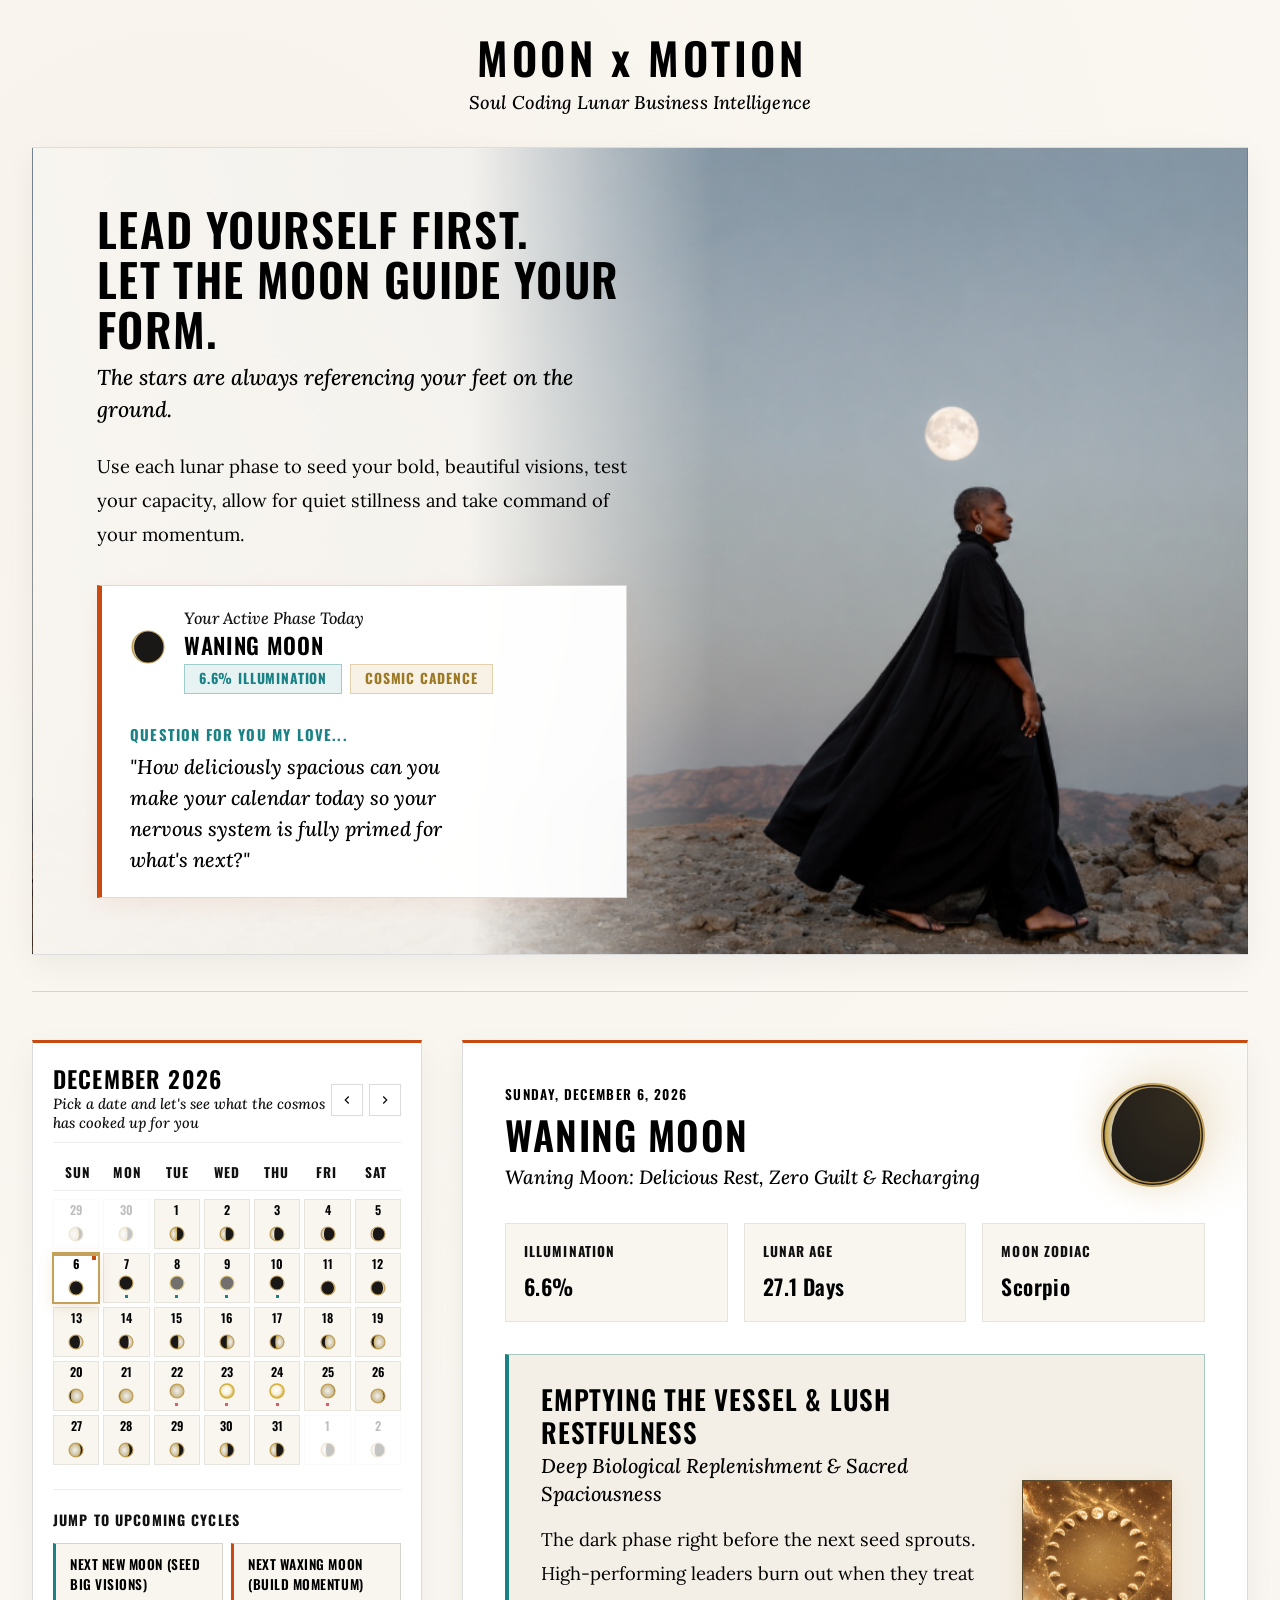
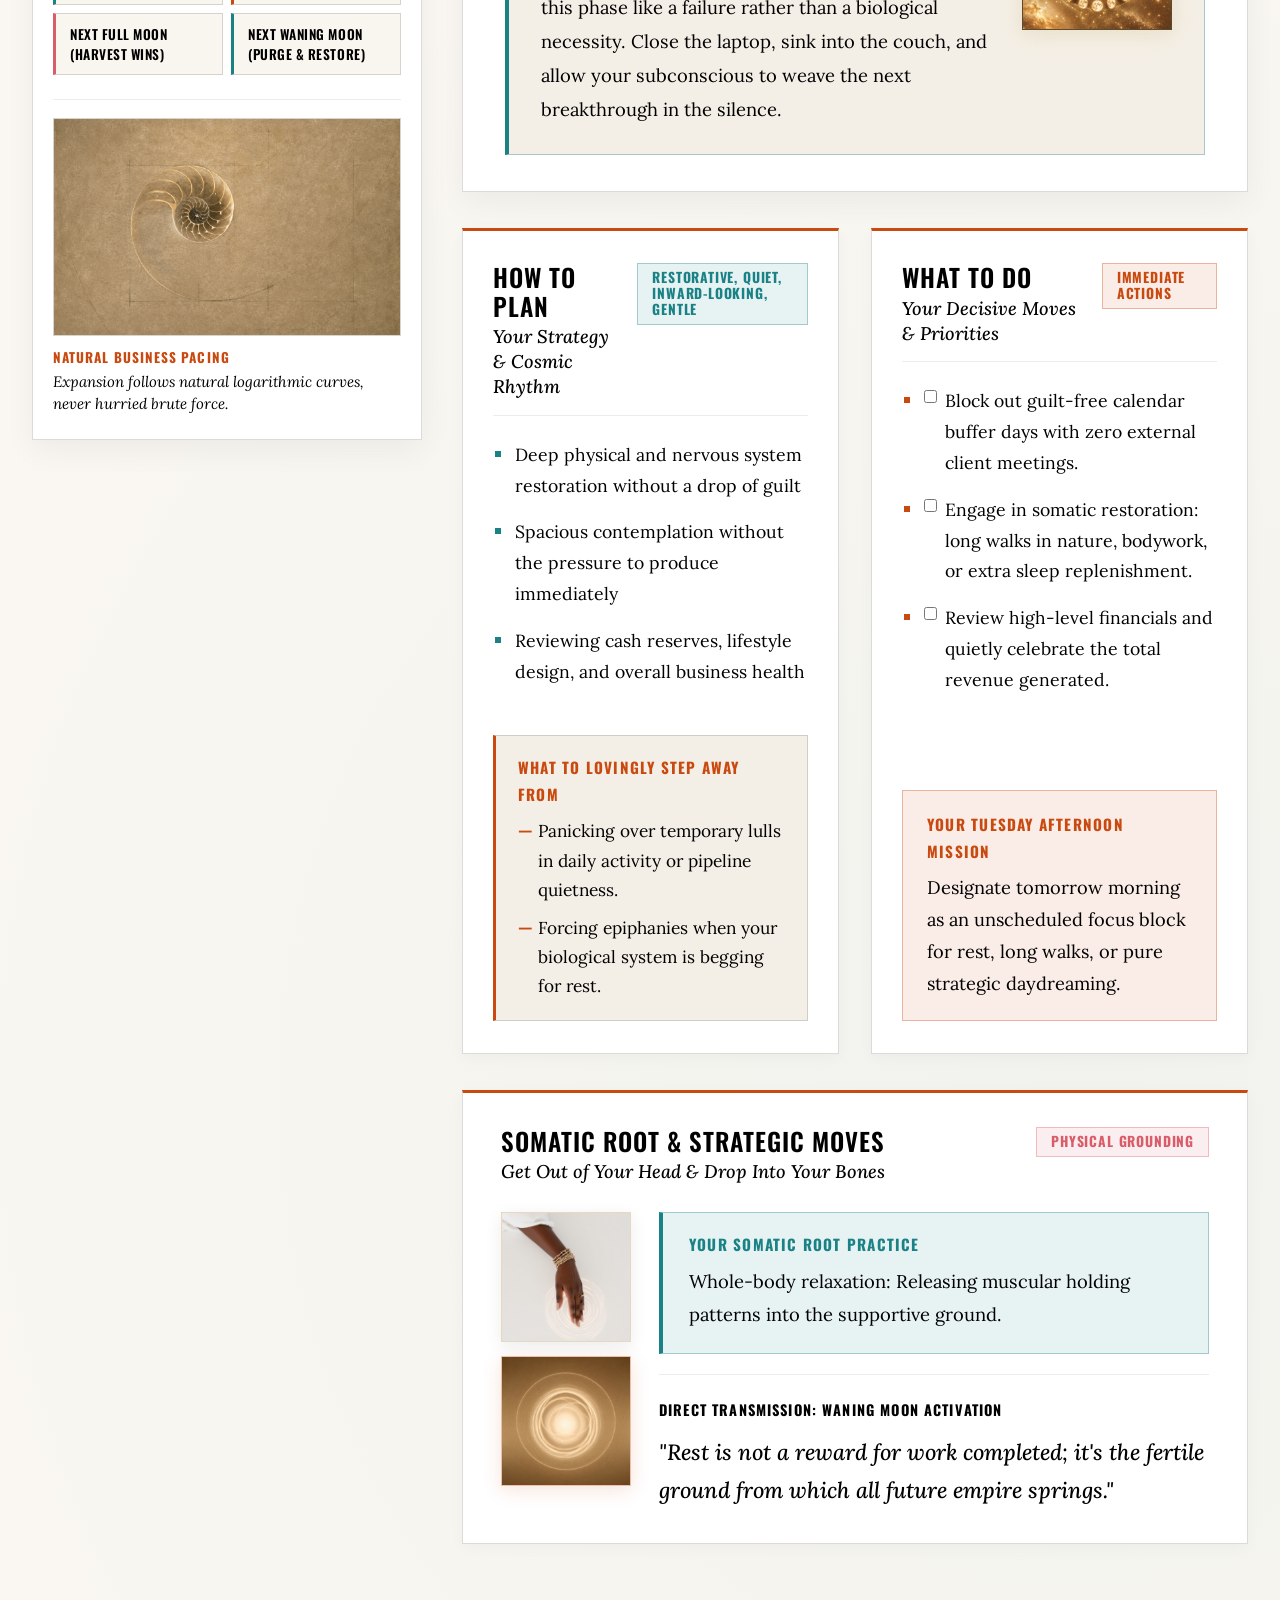
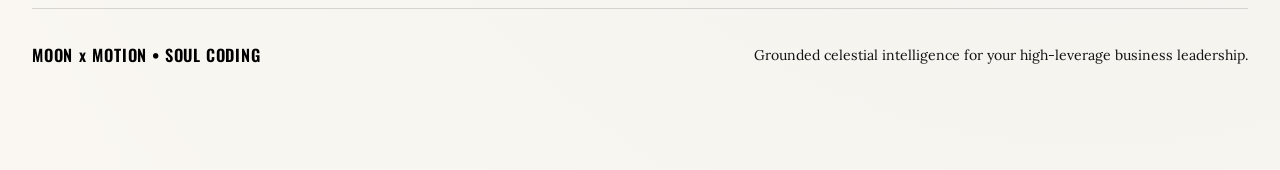
==== commit 461b01c3: "Incorporate Fibonacci spiral, Lunar cycle mandala, and Somatic resonance portal artworks across dash" ====
--- a/Moon + Motion/index.html
+++ b/Moon + Motion/index.html
@@ -11,7 +11,7 @@
   <link rel="preconnect" href="https://fonts.gstatic.com" crossorigin>
   <link href="https://fonts.googleapis.com/css2?family=Lora:ital,wght@0,400;0,500;0,600;1,400;1,500;1,600&family=Oswald:wght@500;600;700&display=swap" rel="stylesheet">
   
-  <link rel="stylesheet" href="styles.css?v=5.0">
+  <link rel="stylesheet" href="styles.css?v=5.5">
   
   <!-- Favicon / Meta -->
   <link rel="icon" href="data:image/svg+xml,<svg xmlns='http://www.w3.org/2000/svg' viewBox='0 0 100 100'><circle cx='50' cy='50' r='45' fill='%23FAF7F2' stroke='%23C5A059' stroke-width='4'/><path d='M50 5 A45 45 0 0 1 50 95 A25 45 0 0 0 50 5' fill='%23141414'/></svg>">
@@ -129,6 +129,17 @@
           </div>
         </div>
 
+        <!-- Sacred Business Geometry Cadence Feature -->
+        <div class="calendar-cadence-frame">
+          <div class="cadence-img-container">
+            <img src="images/fibonacci-spiral-blueprint.jpg" alt="Natural Pacing & Sacred Business Geometry" class="cadence-spiral-img" loading="lazy">
+          </div>
+          <div class="cadence-caption">
+            <div class="cadence-caption-title">Natural Business Pacing</div>
+            <div class="cadence-caption-text">Expansion follows natural logarithmic curves, never hurried brute force.</div>
+          </div>
+        </div>
+
       </aside>
 
       <!-- Right Column: Daily Strategic Reading & Execution Blueprint -->
@@ -164,13 +175,20 @@
             </div>
           </div>
 
-          <!-- Strategic Theme Card -->
+          <!-- Strategic Theme Card with Complete Lunar Mandala -->
           <div class="strategic-theme-card">
-            <div class="theme-title-group">
-              <h3 class="theme-title" id="themeTitle">Theme Title</h3>
-              <div class="theme-subtitle" id="themeEyebrow">Cycle Stage</div>
-            </div>
-            <p class="theme-narrative" id="themeNarrative">Strategic Narrative</p>
+            <div class="theme-layout-split">
+              <div class="theme-text-col">
+                <div class="theme-title-group">
+                  <h3 class="theme-title" id="themeTitle">Theme Title</h3>
+                  <div class="theme-subtitle" id="themeEyebrow">Cycle Stage</div>
+                </div>
+                <p class="theme-narrative" id="themeNarrative">Strategic Narrative</p>
+              </div>
+              <div class="theme-mandala-frame" title="The Complete 29.5-Day Synodic Lunar Cycle">
+                <img src="images/lunar-cycle-mandala.jpg" alt="Complete Synodic Lunar Cycle Mandala" class="theme-mandala-img" loading="lazy">
+              </div>
+            </div>
           </div>
         </article>
 
@@ -240,8 +258,13 @@
           </div>
 
           <div class="somatic-layout-row">
-            <div class="somatic-thumbnail-frame">
-              <img src="images/somatic-gold-touch.jpg" alt="Connecting the dots somatic grid" class="somatic-thumbnail-img">
+            <div class="somatic-visual-stack">
+              <div class="somatic-thumbnail-frame" title="Physical Grounding Anchor">
+                <img src="images/somatic-gold-touch.jpg" alt="Physical Grounding Touch Anchor" class="somatic-thumbnail-img">
+              </div>
+              <div class="somatic-thumbnail-frame portal-frame" title="Somatic Centerpoint Resonance Portal">
+                <img src="images/somatic-resonance-portal.jpg" alt="Somatic Centerpoint Resonance Portal" class="somatic-thumbnail-img">
+              </div>
             </div>
             <div class="somatic-content-col">
               <div class="somatic-practice-box">
@@ -274,7 +297,7 @@
   </div>
 
   <!-- Application Logic Scripts -->
-  <script src="lunar_data.js?v=5.0"></script>
-  <script src="app.js?v=5.0"></script>
+  <script src="lunar_data.js?v=5.5"></script>
+  <script src="app.js?v=5.5"></script>
 </body>
 </html>
--- a/Moon + Motion/styles.css
+++ b/Moon + Motion/styles.css
@@ -726,6 +726,60 @@
 #btnJumpNextFull { border-left-color: var(--accent-blush); }
 #btnJumpNextWaning { border-left-color: var(--accent-teal); }
 
+/* Sacred Business Geometry Cadence Feature */
+.calendar-cadence-frame {
+  margin-top: 24px;
+  border-top: 1px solid var(--border-delicate);
+  padding-top: 18px;
+  display: flex;
+  flex-direction: column;
+  gap: 10px;
+}
+
+.cadence-img-container {
+  width: 100%;
+  aspect-ratio: 16 / 10;
+  overflow: hidden;
+  border: 1px solid var(--border-medium);
+  background: var(--bg-card-elevated);
+}
+
+.cadence-spiral-img {
+  width: 100%;
+  height: 100%;
+  object-fit: cover;
+  object-position: center;
+  display: block;
+  transition: transform 0.4s ease;
+}
+
+.calendar-cadence-frame:hover .cadence-spiral-img {
+  transform: scale(1.03);
+}
+
+.cadence-caption {
+  display: flex;
+  flex-direction: column;
+  gap: 2px;
+}
+
+.cadence-caption-title {
+  font-family: var(--font-headline);
+  font-size: 0.84rem;
+  font-weight: 700;
+  text-transform: uppercase;
+  letter-spacing: 0.08em;
+  color: var(--accent-orange);
+}
+
+.cadence-caption-text {
+  font-family: var(--font-subtitle);
+  font-style: italic;
+  font-size: 0.94rem;
+  color: var(--ink-secondary);
+  line-height: 1.45;
+}
+
 /* ==========================================================================
    RIGHT PANEL: DAILY STRATEGIC LUNAR READING (AIRY & GENEROUS)
    ========================================================================== */
@@ -878,6 +932,52 @@
   background: var(--bg-canvas-subtle);
 }
 
+.theme-layout-split {
+  display: grid;
+  grid-template-columns: minmax(0, 1fr) 150px;
+  gap: 28px;
+  align-items: center;
+}
+
+@media (max-width: 720px) {
+  .theme-layout-split {
+    grid-template-columns: 1fr;
+  }
+}
+
+.theme-mandala-frame {
+  width: 150px;
+  height: 150px;
+  border-radius: 0;
+  border: 1.5px solid var(--accent-gold-border);
+  box-shadow: 0 4px 20px rgba(197, 160, 89, 0.22);
+  overflow: hidden;
+  flex-shrink: 0;
+  background: #141414;
+}
+
+@media (max-width: 720px) {
+  .theme-mandala-frame {
+    width: 100%;
+    max-width: 240px;
+    height: 180px;
+    margin-top: 12px;
+  }
+}
+
+.theme-mandala-img {
+  width: 100%;
+  height: 100%;
+  object-fit: cover;
+  object-position: center;
+  display: block;
+  transition: transform 0.5s ease;
+}
+
+.theme-mandala-frame:hover .theme-mandala-img {
+  transform: scale(1.05);
+}
+
 .theme-title-group {
   display: flex;
   flex-direction: column;
@@ -1172,6 +1272,24 @@
   }
 }
 
+.somatic-visual-stack {
+  display: flex;
+  flex-direction: column;
+  gap: 14px;
+  width: 130px;
+}
+
+@media (max-width: 640px) {
+  .somatic-visual-stack {
+    flex-direction: row;
+    width: 100%;
+    gap: 12px;
+  }
+  .somatic-visual-stack .somatic-thumbnail-frame {
+    max-width: 130px;
+  }
+}
+
 .somatic-thumbnail-frame {
   width: 100%;
   aspect-ratio: 1 / 1;
@@ -1179,6 +1297,16 @@
   overflow: hidden;
   border: 1.5px solid var(--accent-gold-border);
   box-shadow: 0 4px 16px rgba(20, 20, 20, 0.08);
+  transition: transform 0.3s ease;
+}
+
+.somatic-thumbnail-frame:hover {
+  transform: translateY(-2px);
+}
+
+.somatic-thumbnail-frame.portal-frame {
+  border-color: var(--accent-orange-border);
+  box-shadow: 0 4px 18px rgba(201, 74, 16, 0.15);
 }
 
 .somatic-thumbnail-img {
@@ -1285,3 +1413,112 @@
   font-family: var(--font-body);
   font-size: 0.88rem;
 }
+
+/* ==========================================================================
+   MOBILE SCREEN MICRO-OPTIMIZATIONS (< 480px / iPhone SE & standard devices)
+   ========================================================================== */
+
+@media (max-width: 480px) {
+  .app-viewport {
+    padding: 16px 12px 48px;
+  }
+
+  .editorial-header {
+    gap: 20px;
+    padding-bottom: 24px;
+    margin-bottom: 32px;
+  }
+
+  .brand-title-group h1 {
+    font-size: 2.15rem;
+  }
+
+  .hero-panoramic-scrim {
+    padding: 28px 18px;
+  }
+
+  .hero-headline {
+    font-size: 1.85rem;
+  }
+
+  .hero-subtext {
+    font-size: 1.18rem;
+  }
+
+  .hero-live-status-block {
+    padding: 18px 16px;
+    gap: 16px;
+  }
+
+  .status-left {
+    gap: 14px;
+  }
+
+  .status-prompt {
+    font-size: 1.12rem;
+  }
+
+  .calendar-card {
+    padding: 18px 14px;
+    position: static; /* Let calendar scroll naturally on mobile */
+  }
+
+  .cal-month-title {
+    font-size: 1.25rem;
+  }
+
+  .cal-day-cell {
+    min-height: 44px;
+    padding: 4px 2px;
+  }
+
+  .day-num {
+    font-size: 0.76rem;
+  }
+
+  .reading-hero-card {
+    padding: 24px 18px;
+  }
+
+  .reading-phase-heading {
+    font-size: 2.05rem;
+  }
+
+  .reading-phase-subtext {
+    font-size: 1.10rem;
+  }
+
+  .strategic-theme-card {
+    padding: 20px 18px;
+    margin-top: 24px;
+  }
+
+  .theme-title {
+    font-size: 1.45rem;
+  }
+
+  .tactical-card {
+    padding: 24px 18px;
+  }
+
+  .card-title {
+    font-size: 1.7rem;
+  }
+
+  .activation-wisdom-card {
+    padding: 24px 18px;
+  }
+
+  .activation-title {
+    font-size: 1.7rem;
+  }
+
+  /* Smooth touch response on mobile */
+  .cal-day-cell,
+  .cal-icon-btn,
+  .btn-cycle-jump,
+  .priority-checkbox {
+    -webkit-tap-highlight-color: transparent;
+  }
+}
+
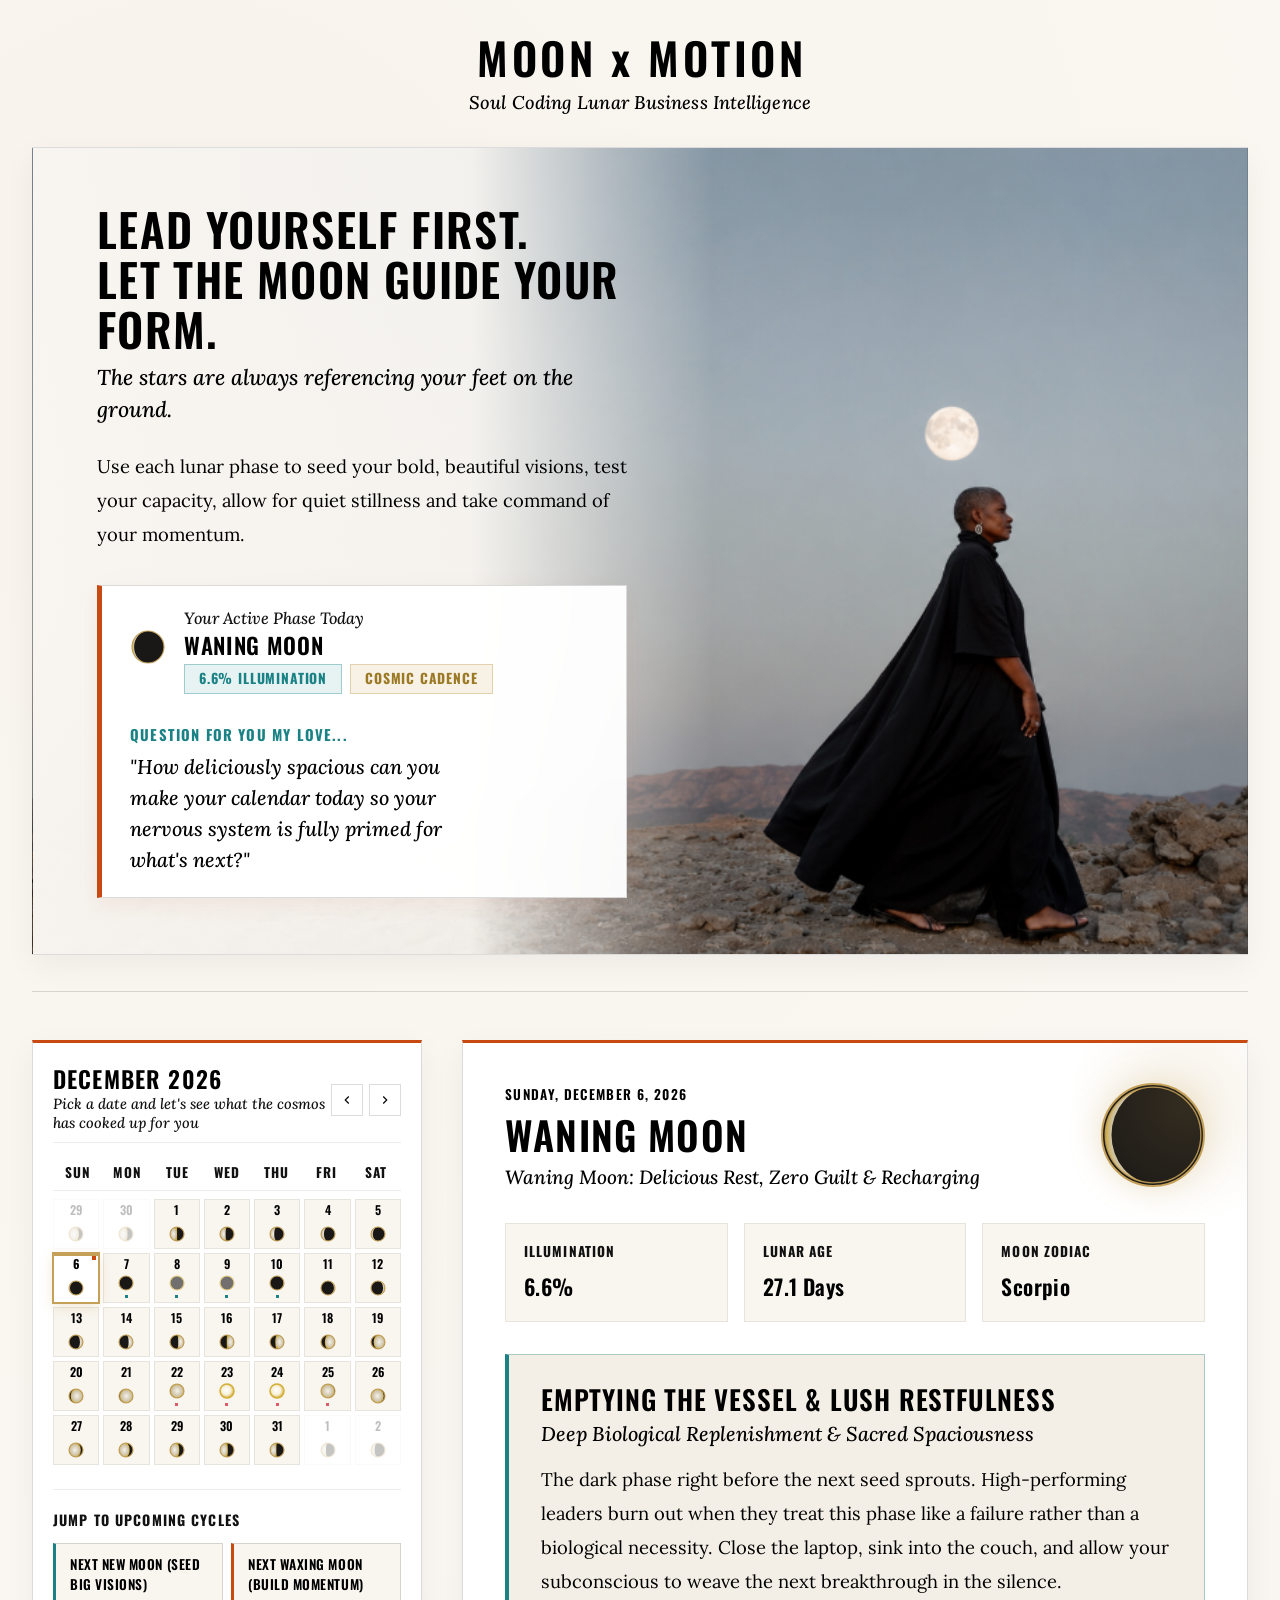
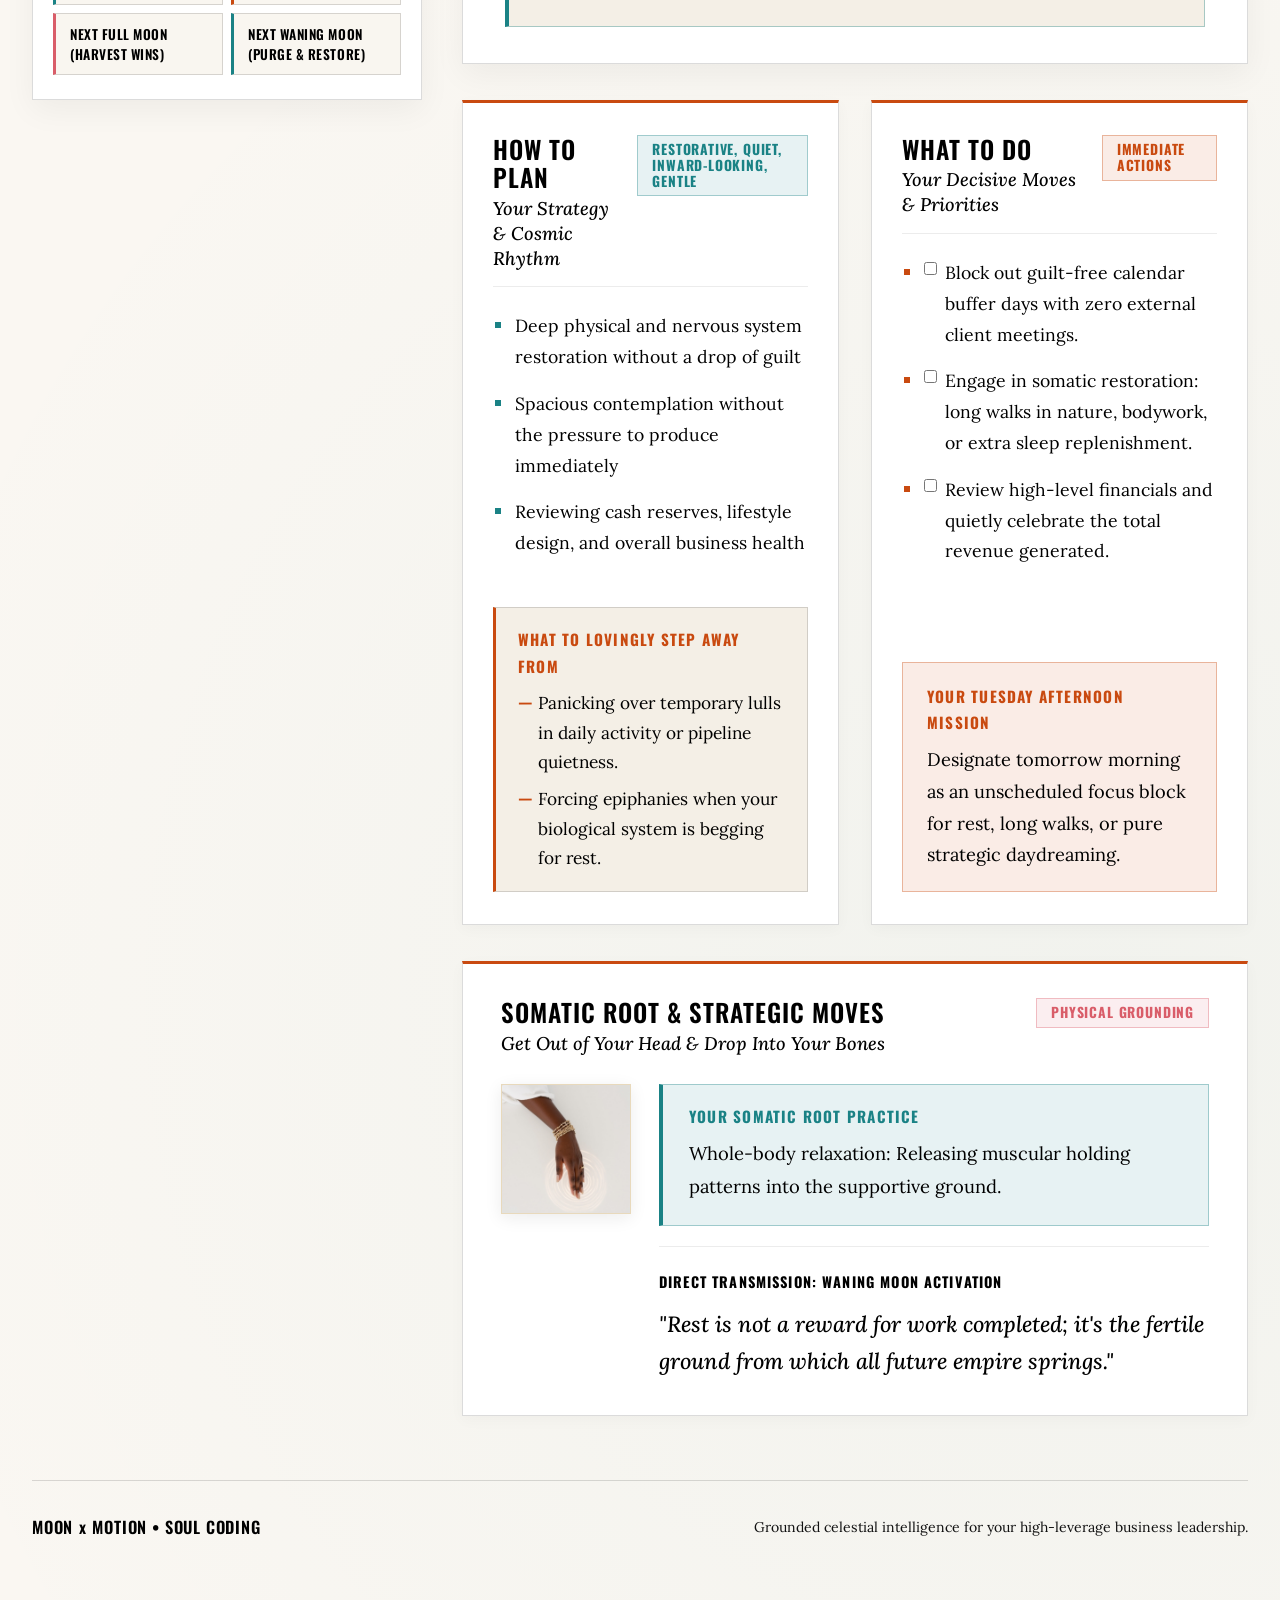
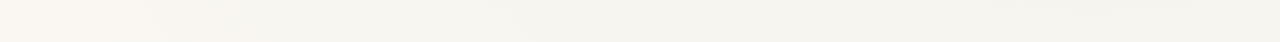
==== commit f0cbeac2: "Revert to clean layout with original hero and somatic images" ====
--- a/Moon + Motion/index.html
+++ b/Moon + Motion/index.html
@@ -11,7 +11,7 @@
   <link rel="preconnect" href="https://fonts.gstatic.com" crossorigin>
   <link href="https://fonts.googleapis.com/css2?family=Lora:ital,wght@0,400;0,500;0,600;1,400;1,500;1,600&family=Oswald:wght@500;600;700&display=swap" rel="stylesheet">
   
-  <link rel="stylesheet" href="styles.css?v=5.5">
+  <link rel="stylesheet" href="styles.css?v=6.0">
   
   <!-- Favicon / Meta -->
   <link rel="icon" href="data:image/svg+xml,<svg xmlns='http://www.w3.org/2000/svg' viewBox='0 0 100 100'><circle cx='50' cy='50' r='45' fill='%23FAF7F2' stroke='%23C5A059' stroke-width='4'/><path d='M50 5 A45 45 0 0 1 50 95 A25 45 0 0 0 50 5' fill='%23141414'/></svg>">
@@ -129,17 +129,6 @@
           </div>
         </div>
 
-        <!-- Sacred Business Geometry Cadence Feature -->
-        <div class="calendar-cadence-frame">
-          <div class="cadence-img-container">
-            <img src="images/fibonacci-spiral-blueprint.jpg" alt="Natural Pacing & Sacred Business Geometry" class="cadence-spiral-img" loading="lazy">
-          </div>
-          <div class="cadence-caption">
-            <div class="cadence-caption-title">Natural Business Pacing</div>
-            <div class="cadence-caption-text">Expansion follows natural logarithmic curves, never hurried brute force.</div>
-          </div>
-        </div>
-
       </aside>
 
       <!-- Right Column: Daily Strategic Reading & Execution Blueprint -->
@@ -175,20 +164,13 @@
             </div>
           </div>
 
-          <!-- Strategic Theme Card with Complete Lunar Mandala -->
+          <!-- Strategic Theme Card -->
           <div class="strategic-theme-card">
-            <div class="theme-layout-split">
-              <div class="theme-text-col">
-                <div class="theme-title-group">
-                  <h3 class="theme-title" id="themeTitle">Theme Title</h3>
-                  <div class="theme-subtitle" id="themeEyebrow">Cycle Stage</div>
-                </div>
-                <p class="theme-narrative" id="themeNarrative">Strategic Narrative</p>
-              </div>
-              <div class="theme-mandala-frame" title="The Complete 29.5-Day Synodic Lunar Cycle">
-                <img src="images/lunar-cycle-mandala.jpg" alt="Complete Synodic Lunar Cycle Mandala" class="theme-mandala-img" loading="lazy">
-              </div>
-            </div>
+            <div class="theme-title-group">
+              <h3 class="theme-title" id="themeTitle">Theme Title</h3>
+              <div class="theme-subtitle" id="themeEyebrow">Cycle Stage</div>
+            </div>
+            <p class="theme-narrative" id="themeNarrative">Strategic Narrative</p>
           </div>
         </article>
 
@@ -258,13 +240,8 @@
           </div>
 
           <div class="somatic-layout-row">
-            <div class="somatic-visual-stack">
-              <div class="somatic-thumbnail-frame" title="Physical Grounding Anchor">
-                <img src="images/somatic-gold-touch.jpg" alt="Physical Grounding Touch Anchor" class="somatic-thumbnail-img">
-              </div>
-              <div class="somatic-thumbnail-frame portal-frame" title="Somatic Centerpoint Resonance Portal">
-                <img src="images/somatic-resonance-portal.jpg" alt="Somatic Centerpoint Resonance Portal" class="somatic-thumbnail-img">
-              </div>
+            <div class="somatic-thumbnail-frame">
+              <img src="images/somatic-gold-touch.jpg" alt="Connecting the dots somatic grid" class="somatic-thumbnail-img">
             </div>
             <div class="somatic-content-col">
               <div class="somatic-practice-box">
@@ -297,7 +274,7 @@
   </div>
 
   <!-- Application Logic Scripts -->
-  <script src="lunar_data.js?v=5.5"></script>
-  <script src="app.js?v=5.5"></script>
+  <script src="lunar_data.js?v=6.0"></script>
+  <script src="app.js?v=6.0"></script>
 </body>
 </html>
--- a/Moon + Motion/styles.css
+++ b/Moon + Motion/styles.css
@@ -726,60 +726,6 @@
 #btnJumpNextFull { border-left-color: var(--accent-blush); }
 #btnJumpNextWaning { border-left-color: var(--accent-teal); }
 
-/* Sacred Business Geometry Cadence Feature */
-.calendar-cadence-frame {
-  margin-top: 24px;
-  border-top: 1px solid var(--border-delicate);
-  padding-top: 18px;
-  display: flex;
-  flex-direction: column;
-  gap: 10px;
-}
-
-.cadence-img-container {
-  width: 100%;
-  aspect-ratio: 16 / 10;
-  overflow: hidden;
-  border: 1px solid var(--border-medium);
-  background: var(--bg-card-elevated);
-}
-
-.cadence-spiral-img {
-  width: 100%;
-  height: 100%;
-  object-fit: cover;
-  object-position: center;
-  display: block;
-  transition: transform 0.4s ease;
-}
-
-.calendar-cadence-frame:hover .cadence-spiral-img {
-  transform: scale(1.03);
-}
-
-.cadence-caption {
-  display: flex;
-  flex-direction: column;
-  gap: 2px;
-}
-
-.cadence-caption-title {
-  font-family: var(--font-headline);
-  font-size: 0.84rem;
-  font-weight: 700;
-  text-transform: uppercase;
-  letter-spacing: 0.08em;
-  color: var(--accent-orange);
-}
-
-.cadence-caption-text {
-  font-family: var(--font-subtitle);
-  font-style: italic;
-  font-size: 0.94rem;
-  color: var(--ink-secondary);
-  line-height: 1.45;
-}
-
 /* ==========================================================================
    RIGHT PANEL: DAILY STRATEGIC LUNAR READING (AIRY & GENEROUS)
    ========================================================================== */
@@ -932,52 +878,6 @@
   background: var(--bg-canvas-subtle);
 }
 
-.theme-layout-split {
-  display: grid;
-  grid-template-columns: minmax(0, 1fr) 150px;
-  gap: 28px;
-  align-items: center;
-}
-
-@media (max-width: 720px) {
-  .theme-layout-split {
-    grid-template-columns: 1fr;
-  }
-}
-
-.theme-mandala-frame {
-  width: 150px;
-  height: 150px;
-  border-radius: 0;
-  border: 1.5px solid var(--accent-gold-border);
-  box-shadow: 0 4px 20px rgba(197, 160, 89, 0.22);
-  overflow: hidden;
-  flex-shrink: 0;
-  background: #141414;
-}
-
-@media (max-width: 720px) {
-  .theme-mandala-frame {
-    width: 100%;
-    max-width: 240px;
-    height: 180px;
-    margin-top: 12px;
-  }
-}
-
-.theme-mandala-img {
-  width: 100%;
-  height: 100%;
-  object-fit: cover;
-  object-position: center;
-  display: block;
-  transition: transform 0.5s ease;
-}
-
-.theme-mandala-frame:hover .theme-mandala-img {
-  transform: scale(1.05);
-}
-
 .theme-title-group {
   display: flex;
   flex-direction: column;
@@ -1272,24 +1172,6 @@
   }
 }
 
-.somatic-visual-stack {
-  display: flex;
-  flex-direction: column;
-  gap: 14px;
-  width: 130px;
-}
-
-@media (max-width: 640px) {
-  .somatic-visual-stack {
-    flex-direction: row;
-    width: 100%;
-    gap: 12px;
-  }
-  .somatic-visual-stack .somatic-thumbnail-frame {
-    max-width: 130px;
-  }
-}
-
 .somatic-thumbnail-frame {
   width: 100%;
   aspect-ratio: 1 / 1;
@@ -1297,16 +1179,6 @@
   overflow: hidden;
   border: 1.5px solid var(--accent-gold-border);
   box-shadow: 0 4px 16px rgba(20, 20, 20, 0.08);
-  transition: transform 0.3s ease;
-}
-
-.somatic-thumbnail-frame:hover {
-  transform: translateY(-2px);
-}
-
-.somatic-thumbnail-frame.portal-frame {
-  border-color: var(--accent-orange-border);
-  box-shadow: 0 4px 18px rgba(201, 74, 16, 0.15);
 }
 
 .somatic-thumbnail-img {
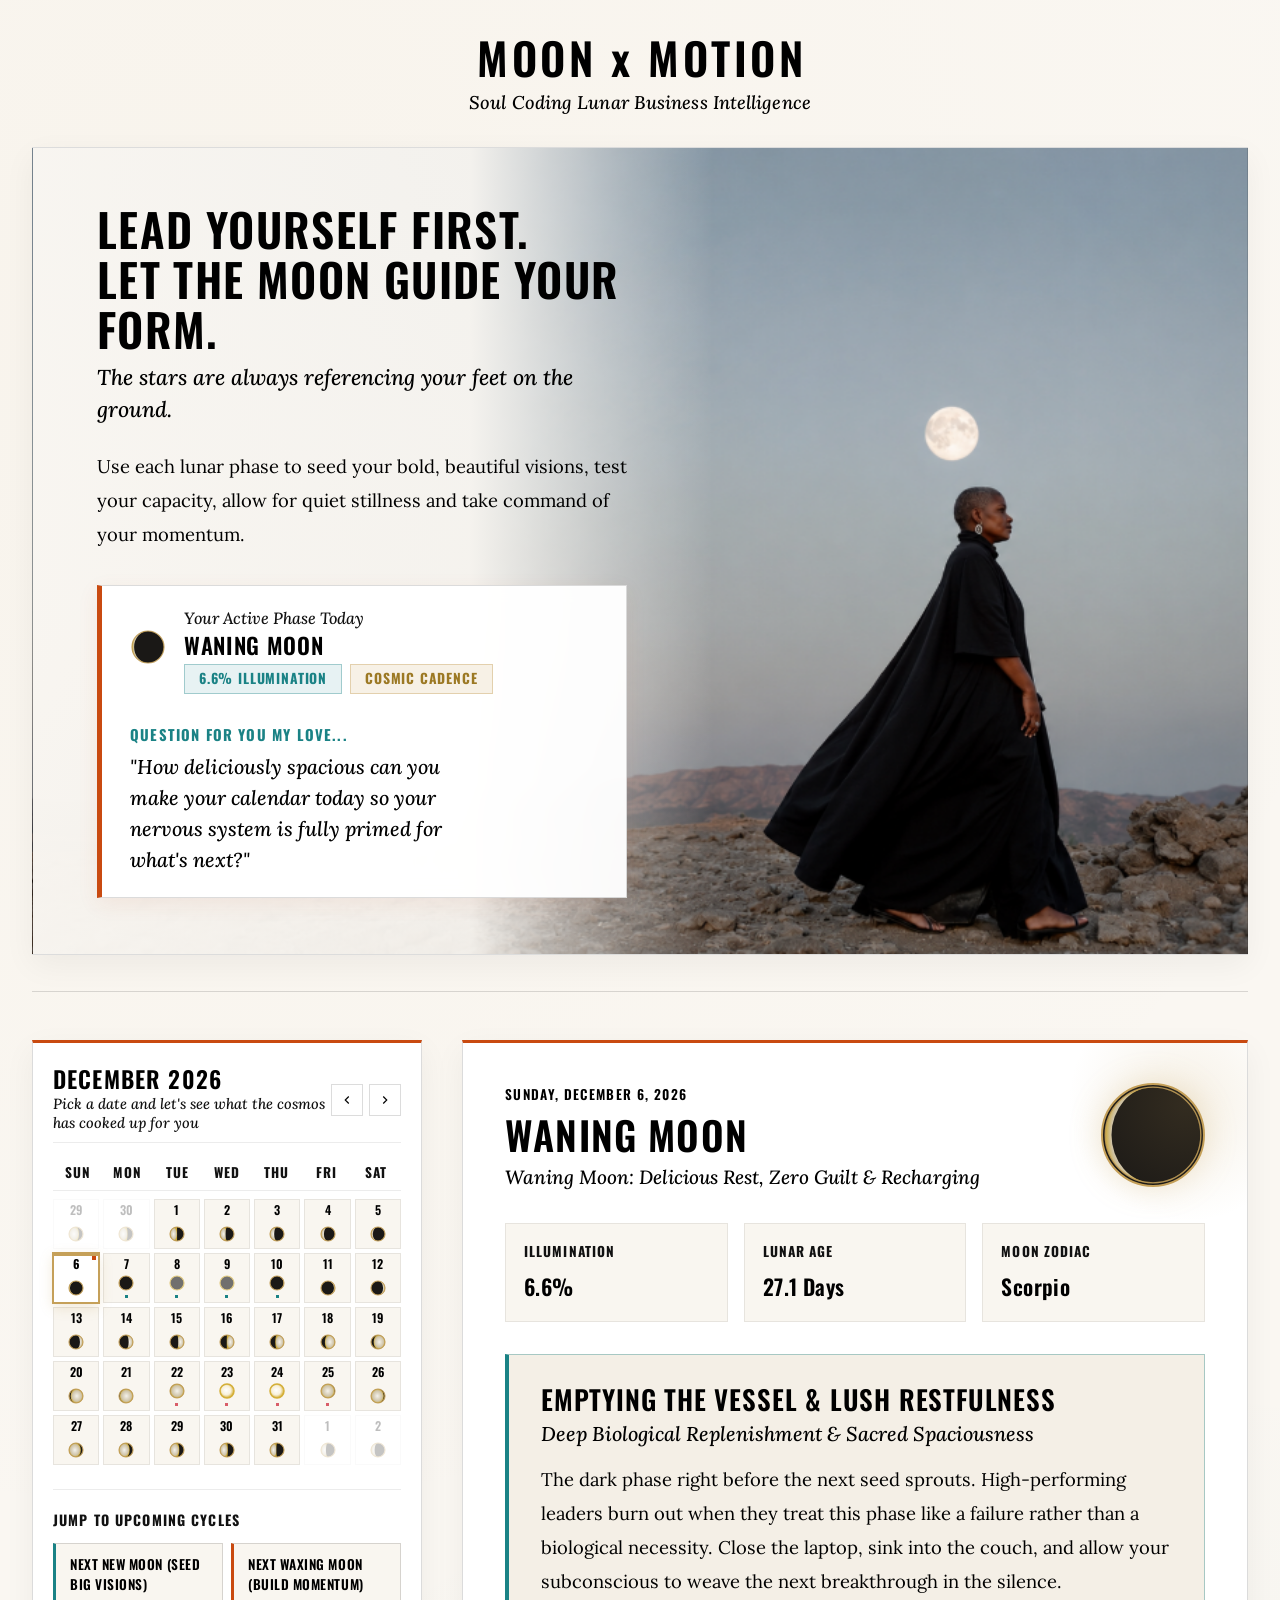
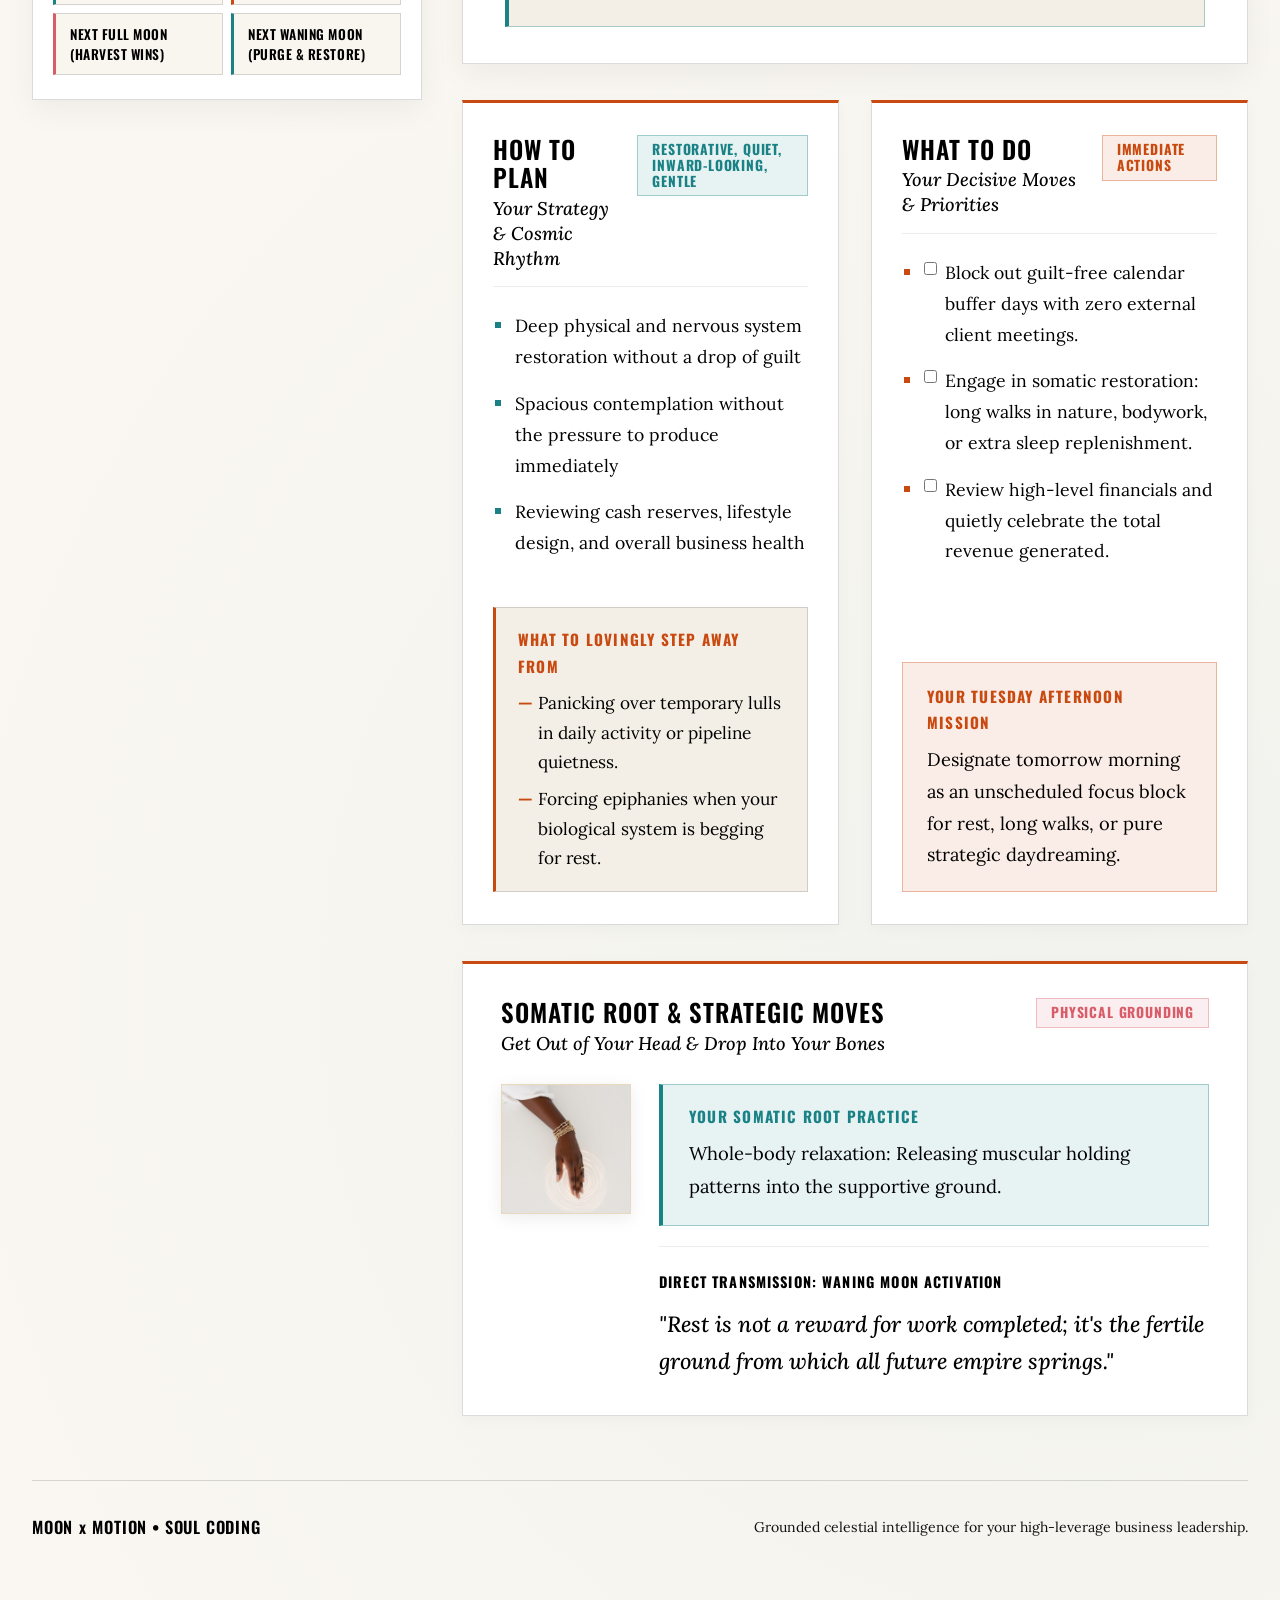
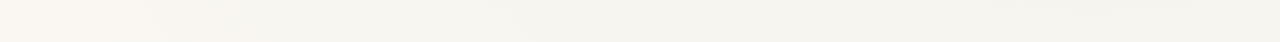
==== commit 78047f98: "Completely remove sticky positioning from calendar card so it scrolls in natural document flow on de" ====
--- a/Moon + Motion/index.html
+++ b/Moon + Motion/index.html
@@ -11,7 +11,7 @@
   <link rel="preconnect" href="https://fonts.gstatic.com" crossorigin>
   <link href="https://fonts.googleapis.com/css2?family=Lora:ital,wght@0,400;0,500;0,600;1,400;1,500;1,600&family=Oswald:wght@500;600;700&display=swap" rel="stylesheet">
   
-  <link rel="stylesheet" href="styles.css?v=6.0">
+  <link rel="stylesheet" href="styles.css?v=8.0">
   
   <!-- Favicon / Meta -->
   <link rel="icon" href="data:image/svg+xml,<svg xmlns='http://www.w3.org/2000/svg' viewBox='0 0 100 100'><circle cx='50' cy='50' r='45' fill='%23FAF7F2' stroke='%23C5A059' stroke-width='4'/><path d='M50 5 A45 45 0 0 1 50 95 A25 45 0 0 0 50 5' fill='%23141414'/></svg>">
@@ -27,6 +27,11 @@
           <h1>MOON <span class="brand-cross">x</span> MOTION</h1>
           <div class="brand-subtext">Soul Coding Lunar Business Intelligence</div>
         </div>
+      </div>
+
+      <!-- Mobile-Only Hero Feature Image (Hidden on Desktop) -->
+      <div class="hero-mobile-image-frame" aria-hidden="true">
+        <img src="images/hero-mobile-portrait.jpg" alt="Moon x Motion Celestial Leadership" class="hero-mobile-img" loading="eager">
       </div>
 
       <!-- Full-Width Panoramic Hero Showcase -->
@@ -274,7 +279,7 @@
   </div>
 
   <!-- Application Logic Scripts -->
-  <script src="lunar_data.js?v=6.0"></script>
-  <script src="app.js?v=6.0"></script>
+  <script src="lunar_data.js?v=8.0"></script>
+  <script src="app.js?v=8.0"></script>
 </body>
 </html>
--- a/Moon + Motion/styles.css
+++ b/Moon + Motion/styles.css
@@ -216,19 +216,41 @@
   align-items: center;
 }
 
+/* Mobile-Only Hero Feature Image (Hidden on Desktop) */
+.hero-mobile-image-frame {
+  display: none;
+}
+
 @media (max-width: 960px) {
+  .hero-mobile-image-frame {
+    display: block;
+    width: 100%;
+    max-width: 420px;
+    aspect-ratio: 9 / 14;
+    margin: 6px auto 20px;
+    border: 1.5px solid var(--border-medium);
+    border-top: 3.5px solid var(--accent-orange);
+    overflow: hidden;
+    box-shadow: var(--shadow-md);
+    background: #141414;
+  }
+
+  .hero-mobile-img {
+    width: 100%;
+    height: 100%;
+    object-fit: cover;
+    object-position: center top;
+    display: block;
+  }
+
   .hero-panoramic-card {
     min-height: auto;
-    background-position: right center;
-  }
+    background-image: none;
+  }
+
   .hero-panoramic-scrim {
-    background: linear-gradient(
-      180deg, 
-      rgba(250, 247, 242, 0.98) 0%, 
-      rgba(250, 247, 242, 0.92) 58%, 
-      rgba(250, 247, 242, 0.70) 100%
-    );
-    padding: 36px 24px;
+    background: var(--bg-card);
+    padding: 30px 22px;
   }
 }
 
@@ -460,8 +482,7 @@
   border-radius: 0;
   padding: 24px 20px;
   box-shadow: var(--shadow-md);
-  position: sticky;
-  top: 24px;
+  position: relative;
   width: 100%;
   box-sizing: border-box;
   overflow: hidden;
